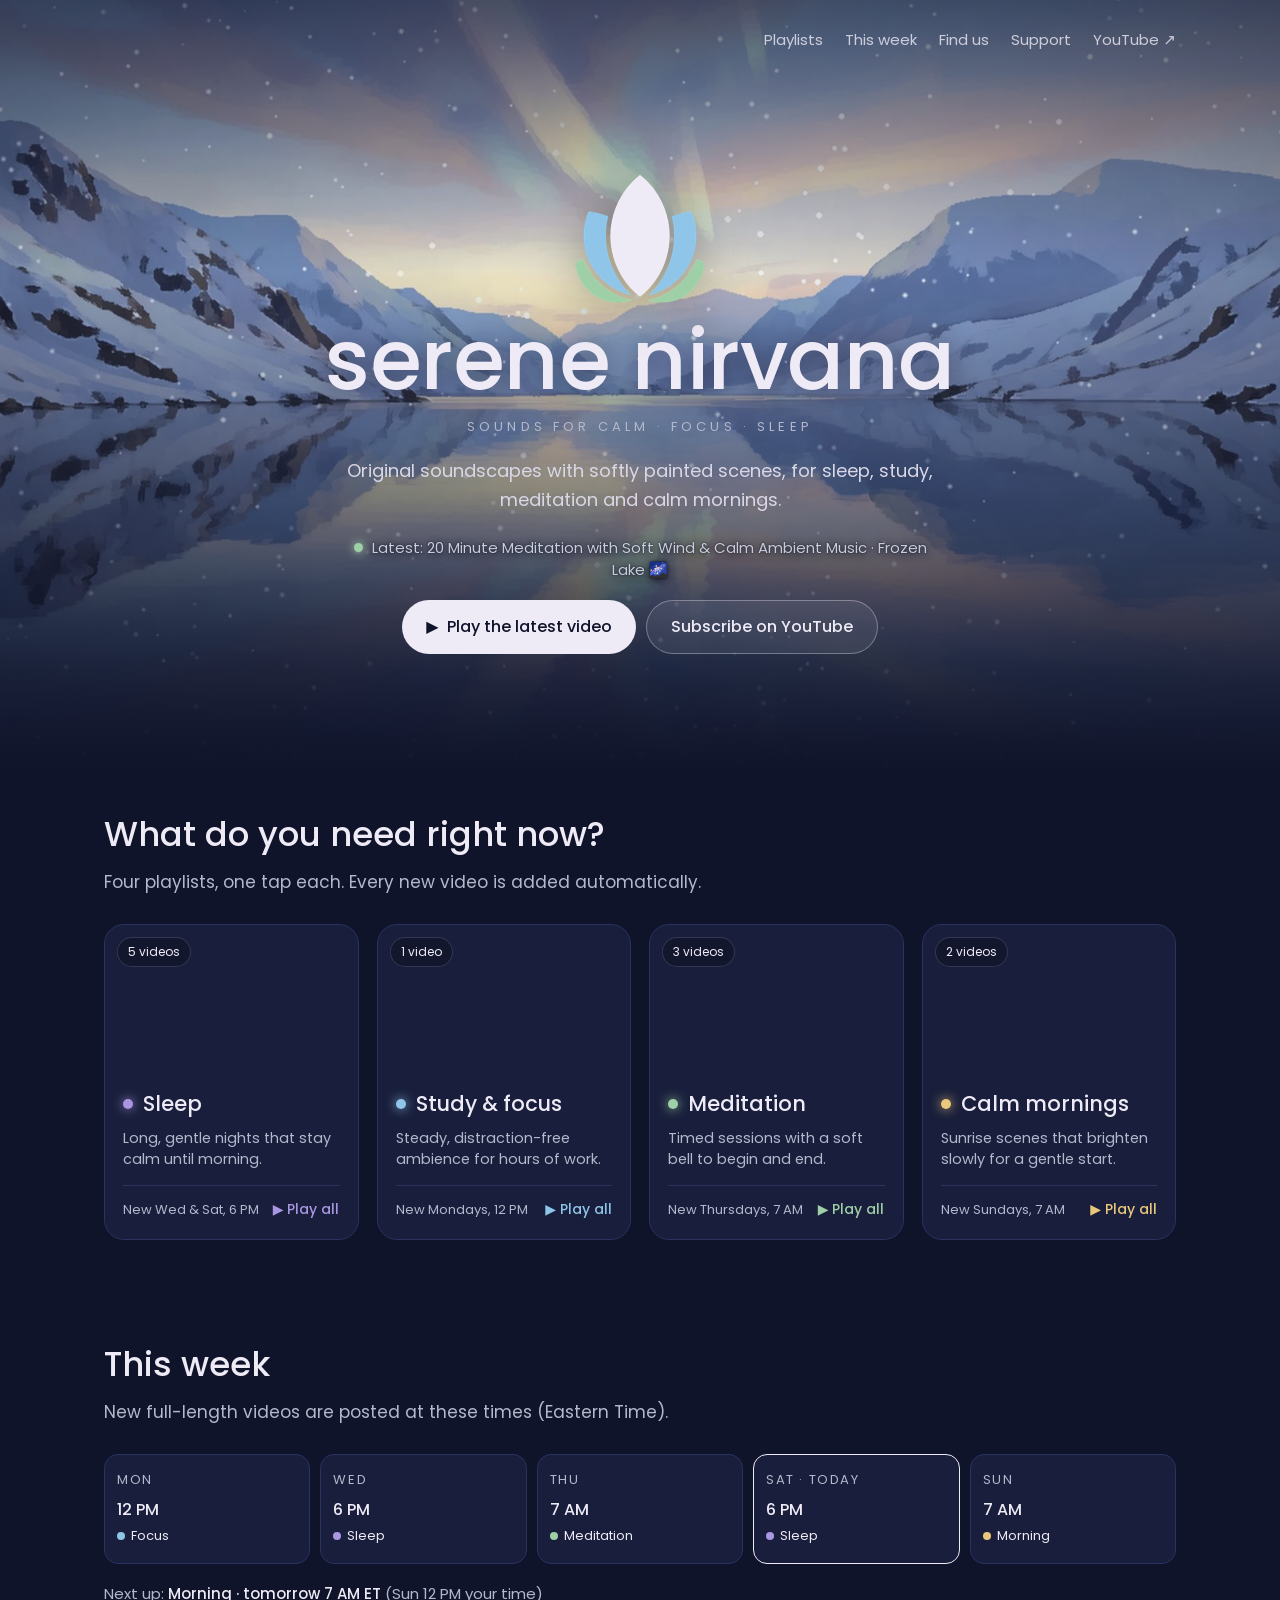
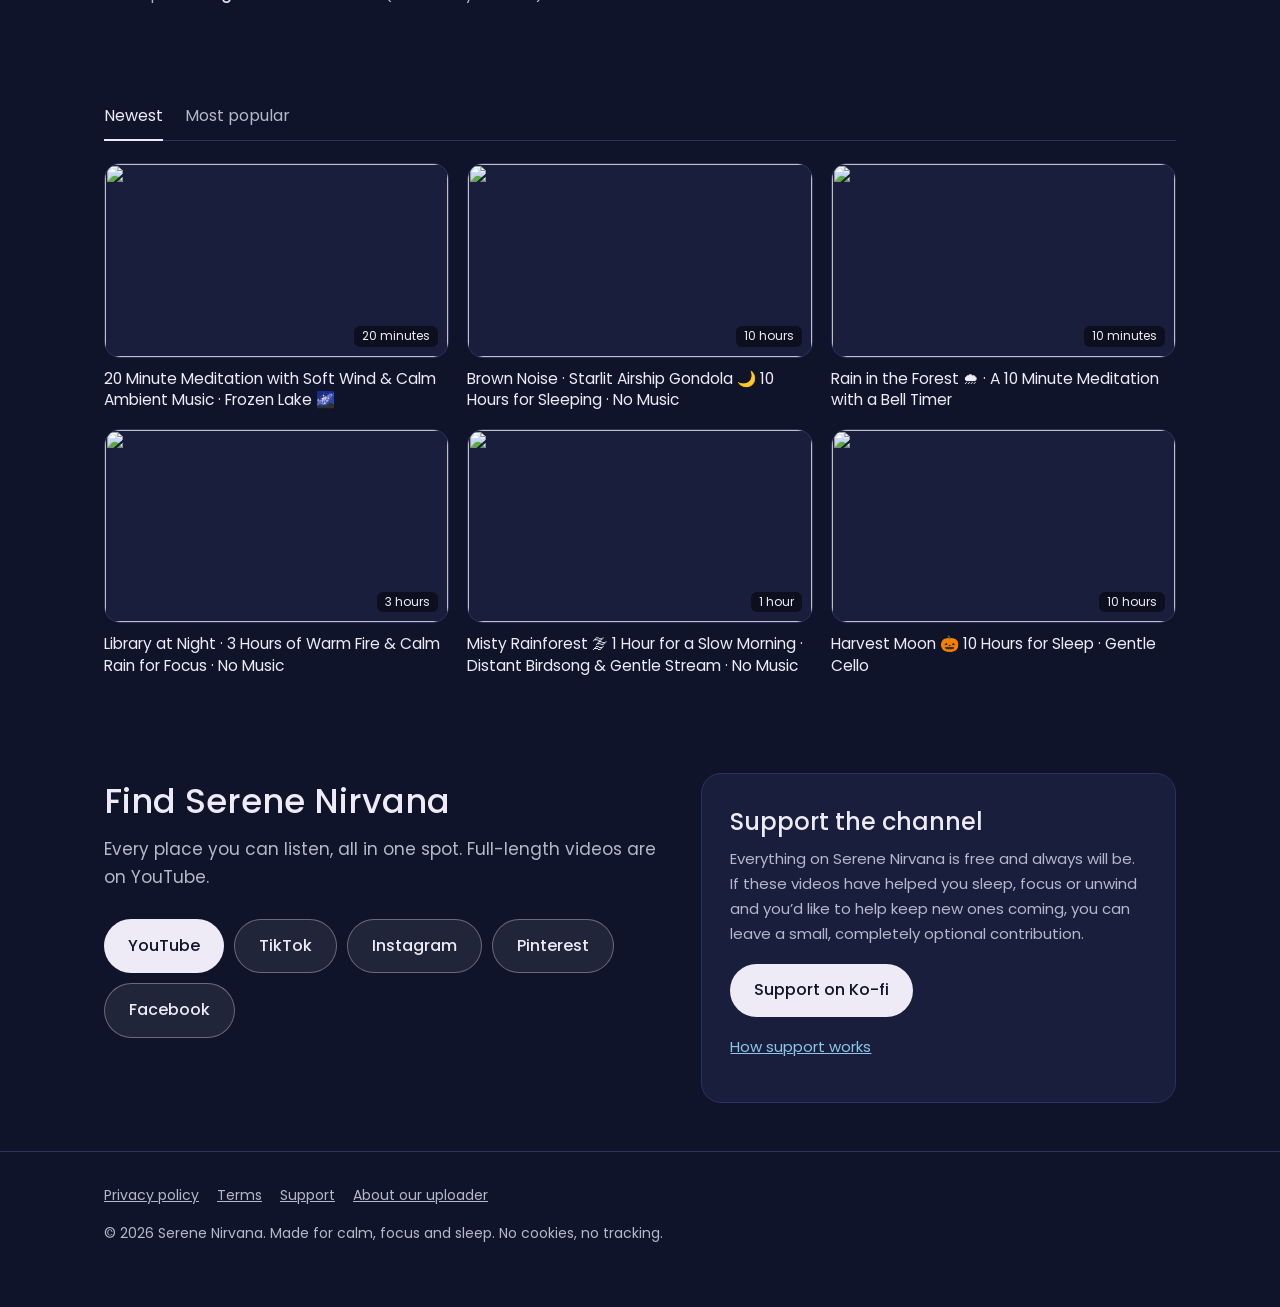
==== index.html @ a26a334c "Website update 2026-11-14" ====
<!doctype html>
<html lang="en"><head>
<meta charset="utf-8"><meta name="viewport" content="width=device-width, initial-scale=1">
<title>Serene Nirvana — sounds for calm, focus and sleep</title><meta name="description" content="Serene Nirvana: calm, immersive videos for sleep, study, focus and relaxation.">
<link rel="icon" href="logo.png"><link rel="stylesheet" href="style.css?v=1f5cd81007">

<meta name="p:domain_verify" content="37c205f9071a3b2992ee789ceb960bda"/>
</head><body>
<header class="over"><div class="wrap"><a class="brand hide" href="index.html"><img src="logo.png" alt="">serene nirvana</a>
<nav><a href="#playlists">Playlists</a><a href="#week">This week</a><a href="index.html#find-us">Find us</a><a href="support.html">Support</a><a class="yt" href="https://www.youtube.com/@serene.nirvana" rel="noopener">YouTube ↗</a></nav></div></header>

<div class="hero"><div class="scene photo" style="background-image:url(hero.jpg?v=ccfdbc9761)"></div><div class="wrap">
<img class="mark" src="logo.png" alt="">
<h1>serene nirvana</h1>
<div class="tag">SOUNDS FOR CALM · FOCUS · SLEEP</div>
<p class="lead">Original soundscapes with softly painted scenes, for sleep, study, meditation and calm mornings.</p>
<p class="live" id="live-new" data-id="9YlyLW09U2I" data-cat="meditation" data-published="2026-11-12T12:00:20Z"><i></i><span class="lbl">New this week:</span> <span class="ttl">20 Minute Meditation with Soft Wind &amp; Calm Ambient Music · Frozen Lake 🌌</span></p>
<div class="btns"><a class="btn" id="play-newest" href="https://youtu.be/9YlyLW09U2I" rel="noopener">▶&nbsp; Play the latest video</a><a class="btn alt" href="https://www.youtube.com/@serene.nirvana?sub_confirmation=1" rel="noopener">Subscribe on YouTube</a></div>
</div></div>
<main class="home">
<section id="playlists"><div class="wrap">
<h2>What do you need right now?</h2><p class="kicker">Four playlists, one tap each. Every new video is added automatically.</p>
<div class="moods"><a class="mood sleep" data-cat="sleep" href="https://www.youtube.com/playlist?list=PLUi9dobeqFEk" rel="noopener"><div class="pic" style="background-image:url(https://i.ytimg.com/vi/2YCcNpm7oVY/hqdefault.jpg)"><span class="count">5 videos</span></div><div class="body"><b>Sleep</b><p>Long, gentle nights that stay calm until morning.</p><div class="when"><span>New Wed &amp; Sat, 6 PM</span><span class="play">▶ Play all</span></div></div></a><a class="mood focus" data-cat="focus" href="https://www.youtube.com/playlist?list=PLUx90kPpDNcw" rel="noopener"><div class="pic" style="background-image:url(https://i.ytimg.com/vi/6CejzdKi5Lc/hqdefault.jpg)"><span class="count">1 video</span></div><div class="body"><b>Study &amp; focus</b><p>Steady, distraction-free ambience for hours of work.</p><div class="when"><span>New Mondays, 12 PM</span><span class="play">▶ Play all</span></div></div></a><a class="mood meditation" data-cat="meditation" href="https://www.youtube.com/playlist?list=PLGDmxmf1t5Xs" rel="noopener"><div class="pic" style="background-image:url(https://i.ytimg.com/vi/9YlyLW09U2I/hqdefault.jpg)"><span class="count">3 videos</span></div><div class="body"><b>Meditation</b><p>Timed sessions with a soft bell to begin and end.</p><div class="when"><span>New Thursdays, 7 AM</span><span class="play">▶ Play all</span></div></div></a><a class="mood morning" data-cat="morning" href="https://www.youtube.com/playlist?list=PLGepq5LlLQD4" rel="noopener"><div class="pic" style="background-image:url(https://i.ytimg.com/vi/8_6ifZoOCzs/hqdefault.jpg)"><span class="count">2 videos</span></div><div class="body"><b>Calm mornings</b><p>Sunrise scenes that brighten slowly for a gentle start.</p><div class="when"><span>New Sundays, 7 AM</span><span class="play">▶ Play all</span></div></div></a></div></div></section>
<section id="week"><div class="wrap"><h2>This week</h2><p class="kicker">New full-length videos are posted at these times (Eastern Time).</p><div class="week" style="--n:5"><div class="day" data-day="Mon"><div class="d">Mon</div><div class="t">12 PM</div><div class="k"><span class="dot" style="background:var(--sky)"></span>Focus</div></div><div class="day" data-day="Wed"><div class="d">Wed</div><div class="t">6 PM</div><div class="k"><span class="dot" style="background:var(--lav)"></span>Sleep</div></div><div class="day" data-day="Thu"><div class="d">Thu</div><div class="t">7 AM</div><div class="k"><span class="dot" style="background:var(--sage)"></span>Meditation</div></div><div class="day" data-day="Sat"><div class="d">Sat</div><div class="t">6 PM</div><div class="k"><span class="dot" style="background:var(--lav)"></span>Sleep</div></div><div class="day" data-day="Sun"><div class="d">Sun</div><div class="t">7 AM</div><div class="k"><span class="dot" style="background:var(--gold)"></span>Morning</div></div></div><p class="next" id="next-up" hidden></p></div></section>
<section id="videos"><div class="wrap"><div class="tabs" role="tablist" hidden><button role="tab" aria-selected="true" data-tab="newest">Newest</button><button role="tab" aria-selected="false" data-tab="popular">Most popular</button></div><div class="vpanel" id="newest"><h2 class="panel-h">Newest videos</h2><div class="vgrid"><a class="vcard" href="https://youtu.be/9YlyLW09U2I" rel="noopener"><div class="th"><img src="https://i.ytimg.com/vi/9YlyLW09U2I/hqdefault.jpg" alt="" loading="lazy"><span class="len">20 minutes</span></div><span>20 Minute Meditation with Soft Wind &amp; Calm Ambient Music · Frozen Lake 🌌</span></a><a class="vcard" href="https://youtu.be/2YCcNpm7oVY" rel="noopener"><div class="th"><img src="https://i.ytimg.com/vi/2YCcNpm7oVY/hqdefault.jpg" alt="" loading="lazy"><span class="len">10 hours</span></div><span>Brown Noise · Starlit Airship Gondola 🌙 10 Hours for Sleeping · No Music</span></a><a class="vcard" href="https://youtu.be/kvRPLhZgs-k" rel="noopener"><div class="th"><img src="https://i.ytimg.com/vi/kvRPLhZgs-k/hqdefault.jpg" alt="" loading="lazy"><span class="len">10 minutes</span></div><span>Rain in the Forest 🌧 · A 10 Minute Meditation with a Bell Timer</span></a><a class="vcard" href="https://youtu.be/6CejzdKi5Lc" rel="noopener"><div class="th"><img src="https://i.ytimg.com/vi/6CejzdKi5Lc/hqdefault.jpg" alt="" loading="lazy"><span class="len">3 hours</span></div><span>Library at Night · 3 Hours of Warm Fire &amp; Calm Rain for Focus · No Music</span></a><a class="vcard" href="https://youtu.be/8_6ifZoOCzs" rel="noopener"><div class="th"><img src="https://i.ytimg.com/vi/8_6ifZoOCzs/hqdefault.jpg" alt="" loading="lazy"><span class="len">1 hour</span></div><span>Misty Rainforest 🌫 1 Hour for a Slow Morning · Distant Birdsong &amp; Gentle Stream · No Music</span></a><a class="vcard" href="https://youtu.be/BHoUxKG7Rmc" rel="noopener"><div class="th"><img src="https://i.ytimg.com/vi/BHoUxKG7Rmc/hqdefault.jpg" alt="" loading="lazy"><span class="len">10 hours</span></div><span>Harvest Moon 🎃 10 Hours for Sleep · Gentle Cello</span></a></div></div><div class="vpanel" id="popular"><h2 class="panel-h">Most popular</h2><div class="vgrid"><a class="vcard" href="https://youtu.be/QfvDS-wXrHU" rel="noopener"><div class="th"><img src="https://i.ytimg.com/vi/QfvDS-wXrHU/hqdefault.jpg" alt="" loading="lazy"><span class="len">10 hours</span></div><span>Desert Stars ✨ 10 Hours for Sleeping · Light Breeze &amp; Calm Ambient Music</span></a><a class="vcard" href="https://youtu.be/kvRPLhZgs-k" rel="noopener"><div class="th"><img src="https://i.ytimg.com/vi/kvRPLhZgs-k/hqdefault.jpg" alt="" loading="lazy"><span class="len">10 minutes</span></div><span>Rain in the Forest 🌧 · A 10 Minute Meditation with a Bell Timer</span></a><a class="vcard" href="https://youtu.be/6CejzdKi5Lc" rel="noopener"><div class="th"><img src="https://i.ytimg.com/vi/6CejzdKi5Lc/hqdefault.jpg" alt="" loading="lazy"><span class="len">3 hours</span></div><span>Library at Night · 3 Hours of Warm Fire &amp; Calm Rain for Focus · No Music</span></a><a class="vcard" href="https://youtu.be/ASRtWxfCIsw" rel="noopener"><div class="th"><img src="https://i.ytimg.com/vi/ASRtWxfCIsw/hqdefault.jpg" alt="" loading="lazy"><span class="len">10 hours</span></div><span>Night Ocean 🌙 Gentle Waves for Sleep · 10 Hours</span></a><a class="vcard" href="https://youtu.be/8_6ifZoOCzs" rel="noopener"><div class="th"><img src="https://i.ytimg.com/vi/8_6ifZoOCzs/hqdefault.jpg" alt="" loading="lazy"><span class="len">1 hour</span></div><span>Misty Rainforest 🌫 1 Hour for a Slow Morning · Distant Birdsong &amp; Gentle Stream · No Music</span></a><a class="vcard" href="https://youtu.be/2YCcNpm7oVY" rel="noopener"><div class="th"><img src="https://i.ytimg.com/vi/2YCcNpm7oVY/hqdefault.jpg" alt="" loading="lazy"><span class="len">10 hours</span></div><span>Brown Noise · Starlit Airship Gondola 🌙 10 Hours for Sleeping · No Music</span></a></div></div></div></section>
<section id="find-us"><div class="wrap split">
<div><h2>Find Serene Nirvana</h2><p class="kicker">Every place you can listen, all in one spot. Full-length videos are on YouTube.</p>
<div class="support-links"><a class="btn" href="https://www.youtube.com/@serene.nirvana" rel="noopener">YouTube</a><a class="btn alt" href="https://www.tiktok.com/@serene_nirvana" rel="noopener">TikTok</a><a class="btn alt" href="https://www.instagram.com/serene.nirvana/" rel="noopener">Instagram</a><a class="btn alt" href="https://www.pinterest.com/serene_nirvana/" rel="noopener">Pinterest</a><a class="btn alt" href="https://www.facebook.com/serene.nirvana.soundscape" rel="noopener">Facebook</a></div></div>
<div class="panel" id="support"><h2>Support the channel</h2>
<p class="muted" style="margin:6px 0 4px">Everything on Serene Nirvana is free and always will be. If these videos have helped you sleep,
focus or unwind and you’d like to help keep new ones coming, you can leave a small, completely optional contribution.</p>
<div class="support-links"><a class="btn" href="https://ko-fi.com/serenenirvana" rel="noopener">Support on Ko-fi</a></div>
<p class="muted" style="margin-top:8px"><a href="support.html">How support works</a></p></div></div></section>
</main>
<script type="application/json" id="sn-data">{"tz": "America/New_York", "slots": [{"day": "Mon", "hm": "12:00", "label": "Focus"}, {"day": "Wed", "hm": "18:00", "label": "Sleep"}, {"day": "Thu", "hm": "07:00", "label": "Meditation"}, {"day": "Sat", "hm": "18:00", "label": "Sleep"}, {"day": "Sun", "hm": "07:00", "label": "Morning"}], "key": "AIzaSyCAcbJ1hwZq9dE1H4qxqUnrut4aDx1kCog", "uploads": "UUfIoaNSowMXDmpwHbM1xY-A", "playlists": {"sleep": "PLUi9dobeqFEk", "focus": "PLUx90kPpDNcw", "meditation": "PLGDmxmf1t5Xs", "morning": "PLGepq5LlLQD4"}, "min": 3, "minLong": 240, "ttl": 10800, "heroes": [{"t": "10 Hours for Sleeping \u00b7 Quiet Lighthouse \ud83c\udf0a Ocean Waves \u00b7 No Music", "img": "heroes/a6a145b08cd9.jpg"}, {"t": "Calm Tones \ud83d\udd14 Soft Birdsong & Gentle Ambient Music to Start Your Day \u00b7 1 Hour", "img": "heroes/3ffcff1bd8eb.jpg"}, {"t": "Library at Night \ud83d\udcda Warm Fire & Calm Ambient Music \u00b7 3 Hours for Studying", "img": "heroes/1ecf6ace4a16.jpg"}, {"t": "Sleeper Train \ud83d\ude86 10 Hours for Deep Sleep", "img": "heroes/473eee8c48e2.jpg"}, {"t": "Waterfall Glen at Night \ud83c\udf19 30 Minute Meditation \u00b7 Soft Ambience", "img": "heroes/ccfbc301789c.jpg"}, {"t": "Jungle Rain \ud83c\udf3f 10 Hours for Sleeping \u00b7 No Music", "img": "heroes/373cec5276c0.jpg"}, {"t": "Milky Way Dunes \u2728 10 Hours for Sleep \u00b7 Light Breeze & Calm Ambient Music", "img": "heroes/18750515613f.jpg"}, {"t": "Sunny Airship Gondola \u2600 2 Hours for Studying \u00b7 Calm Ambient Music", "img": "heroes/047b3580a1b8.jpg"}], "upcoming": [{"t": "Calm Ambient Music \u2708 10 Hours for Deep Sleep \u00b7 Airplane Cabin", "cat": "sleep"}, {"t": "10 Hours for Sleeping \u00b7 Quiet Lighthouse \ud83c\udf0a Ocean Waves \u00b7 No Music", "cat": "sleep"}, {"t": "Calm Tones \ud83d\udd14 Soft Birdsong & Gentle Ambient Music to Start Your Day \u00b7 1 Hour", "cat": "morning"}, {"t": "Library at Night \ud83d\udcda Warm Fire & Calm Ambient Music \u00b7 3 Hours for Studying", "cat": "focus"}, {"t": "Sleeper Train \ud83d\ude86 10 Hours for Deep Sleep", "cat": "sleep"}, {"t": "Waterfall Glen at Night \ud83c\udf19 30 Minute Meditation \u00b7 Soft Ambience", "cat": "meditation"}, {"t": "Jungle Rain \ud83c\udf3f 10 Hours for Sleeping \u00b7 No Music", "cat": "sleep"}, {"t": "Milky Way Dunes \u2728 10 Hours for Sleep \u00b7 Light Breeze & Calm Ambient Music", "cat": "sleep"}, {"t": "Sunny Airship Gondola \u2600 2 Hours for Studying \u00b7 Calm Ambient Music", "cat": "focus"}], "settle": 900}</script>
<footer><div class="wrap"><a href="privacy.html">Privacy policy</a><a href="terms.html">Terms</a><a href="support.html">Support</a><a href="api-overview.html">About our uploader</a>
<p>© 2026 Serene Nirvana. Made for calm, focus and sleep. No cookies, no tracking.</p></div></footer>
<script src="site.js?v=1f5cd81007" defer></script>
</body></html>
---- style.css ----
@font-face{font-family:Poppins;src:url(poppins-regular.ttf);font-weight:400;font-display:swap}
@font-face{font-family:Poppins;src:url(poppins-medium.ttf);font-weight:500;font-display:swap}
:root{--night:#10142A;--panel:#181E3B;--line:#2A3260;--moon:#EEEAF6;--sub:#B4B8CC;--sky:#8EC5E8;--sage:#9FCFA6;
--lav:#A897E0;--gold:#E9C77B;color-scheme:dark}
*{box-sizing:border-box}html{scroll-behavior:smooth}[hidden]{display:none!important}
body{margin:0;background:var(--night);color:var(--moon);font:400 17px/1.65 Poppins,system-ui,-apple-system,"Segoe UI",sans-serif}
a{color:var(--sky)}a:hover{color:var(--moon)}
.wrap{max-width:1120px;margin:0 auto;padding:0 24px}
header{padding:22px 0}header .wrap{display:flex;align-items:center;justify-content:space-between;gap:12px;flex-wrap:wrap}
header.over{position:absolute;top:0;left:0;right:0;z-index:5}
.brand{display:flex;align-items:center;gap:10px;text-decoration:none;color:var(--moon);font-weight:500;font-size:19px}
.brand img{width:34px;height:34px}.brand.hide{visibility:hidden}
nav a{color:var(--moon);opacity:.8;text-decoration:none;margin-left:22px;font-size:15px}nav a:hover{opacity:1;color:var(--moon)}
.hero{position:relative;min-height:86vh;display:flex;align-items:flex-end;overflow:hidden;
background:radial-gradient(ellipse at 70% 20%,#3A2D6B 0%,#1A1E40 45%,var(--night) 80%)}
.hero .scene{position:absolute;inset:-4%;background-size:cover;background-position:center}
.hero .scene.sky{--moon:74% 24%;background:radial-gradient(circle at var(--moon),#FFF8E6 0 26px,rgba(255,236,200,.35) 30px,rgba(168,151,224,.12) 120px,transparent 240px),
radial-gradient(ellipse 90% 40% at 50% 100%,rgba(120,96,200,.35),transparent 70%),
linear-gradient(180deg,#1B1640 0%,#2A2160 45%,#3B2C72 75%,#22204A 100%)}
.hero .scene.sky::before,.hero .scene.sky::after{content:"";position:absolute;inset:0;background-repeat:repeat}
.hero .scene.sky::before{background-image:radial-gradient(2px 2px at 20px 30px,#fff,transparent),radial-gradient(1.6px 1.6px at 90px 120px,#fff,transparent),
radial-gradient(2.2px 2.2px at 160px 60px,#fff,transparent),radial-gradient(1.6px 1.6px at 210px 170px,#F0EBFF,transparent),
radial-gradient(2px 2px at 60px 200px,#fff,transparent);background-size:240px 230px;opacity:.8}
.hero .scene.sky::after{background-image:radial-gradient(2.6px 2.6px at 50px 80px,#fff,transparent),radial-gradient(2.2px 2.2px at 250px 40px,#E8E2FF,transparent),
radial-gradient(3px 3px at 170px 260px,#fff,transparent),radial-gradient(2.2px 2.2px at 330px 190px,#fff,transparent);background-size:380px 330px;opacity:.6}
@media (prefers-reduced-motion:no-preference){
.hero .scene.photo{animation:drift 40s ease-in-out infinite alternate}
.hero .scene.sky::before{animation:twinkle 5s ease-in-out infinite alternate}
.hero .scene.sky::after{animation:twinkle 7s ease-in-out infinite alternate-reverse,float 90s linear infinite}}
@keyframes drift{from{transform:scale(1) translate(0,0)}to{transform:scale(1.1) translate(-2.5%,-1.5%)}}
@keyframes twinkle{from{opacity:.15}to{opacity:1}}
@keyframes float{from{background-position:0 0}to{background-position:-380px 60px}}
.hero::after{content:"";position:absolute;inset:0;background:linear-gradient(180deg,rgba(16,20,42,.55) 0%,rgba(16,20,42,.05) 35%,rgba(16,20,42,.55) 70%,var(--night) 100%)}
.hero{align-items:center;justify-content:center;text-align:center}
.hero .wrap{position:relative;z-index:2;padding-bottom:56px;padding-top:110px;width:100%}
.hero .mark{width:clamp(92px,11vw,132px);height:auto;display:block;margin:0 auto 14px;filter:drop-shadow(0 6px 24px rgba(0,0,0,.35))}
.hero h1{font-weight:500;font-size:clamp(46px,7.4vw,84px);line-height:1;margin:0 0 14px;letter-spacing:-.005em;
text-shadow:0 2px 24px rgba(10,12,30,.45)}
.tag{letter-spacing:.32em;font-size:13px;text-transform:uppercase;color:var(--sub)}
.lead{max-width:600px;margin:18px auto 22px;color:#D9D7E6;font-size:18px}
.hero .live{margin:0 auto 18px}.hero .btns{display:flex;flex-wrap:wrap;justify-content:center;gap:10px}.hero .btn{margin:0}
.live{--c:var(--moon);display:block;font-size:15px;line-height:1.5;color:#C9CCDD;margin:0 0 18px;max-width:600px;background:none;
border:0;padding:0;text-shadow:0 1px 8px rgba(8,10,24,.9),0 0 2px rgba(8,10,24,.7);cursor:default}
.live i{display:inline-block;width:9px;height:9px;border-radius:50%;background:var(--c);margin-right:9px;vertical-align:1px;
box-shadow:0 0 10px var(--c)}           /* the colour of the newest video's playlist (as on its tile below) */
.live[data-cat=sleep]{--c:var(--lav)}.live[data-cat=focus]{--c:var(--sky)}.live[data-cat=meditation]{--c:var(--sage)}
.live[data-cat=morning]{--c:var(--gold)}
.btn{display:inline-flex;align-items:center;gap:8px;padding:13px 24px;border-radius:999px;text-decoration:none;font-weight:500;
background:var(--moon);color:var(--night);margin:0 10px 10px 0;font-size:16px}
.btn.alt{background:rgba(238,234,246,.08);color:var(--moon);border:1px solid rgba(238,234,246,.35)}
.btn:hover{opacity:.9;color:var(--night)}.btn.alt:hover{color:var(--moon);border-color:var(--moon)}
section{padding:48px 0}                         /* every gap between sections: 96 px (48 + 48); phones 64 */
.home > section:first-child{padding-top:32px}
.home section{border-top:0}.doc section{border-top:1px solid var(--line)}
h2{font-weight:500;font-size:clamp(26px,3.4vw,34px);margin:0 0 6px}
h3{font-weight:500;font-size:19px;margin:28px 0 6px}
.kicker{color:var(--sub);margin:0 0 28px}
.muted{color:var(--sub);font-size:15px}
.moods{display:grid;grid-template-columns:repeat(4,1fr);gap:18px}
.mood{--c:var(--lav);position:relative;display:flex;flex-direction:column;background:var(--panel);border:1px solid var(--line);
border-radius:20px;overflow:hidden;text-decoration:none;color:var(--moon)}
a.mood:hover{border-color:var(--c);color:var(--moon)}
.mood .pic{position:relative;aspect-ratio:16/10;background:linear-gradient(135deg,var(--panel),var(--c));background-size:cover;background-position:center}
.mood .pic::after{content:"";position:absolute;inset:0;background:linear-gradient(180deg,transparent 45%,rgba(24,30,59,.95))}
.mood .count{position:absolute;top:12px;left:12px;z-index:2;font-size:12px;padding:4px 10px;border-radius:999px;background:rgba(16,20,42,.7);
border:1px solid rgba(238,234,246,.15)}
.mood .body{padding:4px 18px 18px;flex:1;display:flex;flex-direction:column}
.mood b{font-weight:500;font-size:21px;display:flex;align-items:center;gap:10px}
.mood b::before{content:"";flex:none;width:10px;height:10px;border-radius:50%;background:var(--c);box-shadow:0 0 12px var(--c)}
.mood p{color:var(--sub);font-size:14.5px;margin:6px 0 14px;line-height:1.5}
.mood .when{font-size:13px;color:var(--sub);margin-top:auto;border-top:1px solid var(--line);padding-top:12px;display:flex;
justify-content:space-between;align-items:center;gap:8px}
.mood .play{color:var(--c);font-weight:500;font-size:14px;white-space:nowrap}
.mood.sleep{--c:var(--lav)}.mood.focus{--c:var(--sky)}.mood.meditation{--c:var(--sage)}.mood.morning{--c:var(--gold)}
.week{position:relative;display:grid;grid-template-columns:repeat(var(--n,5),1fr);gap:10px}
.day{background:var(--panel);border:1px solid var(--line);border-radius:14px;padding:14px 12px;min-height:110px}
.day .d{font-size:13px;color:var(--sub);text-transform:uppercase;letter-spacing:.12em}
.day .t{font-weight:500;margin-top:6px;font-size:16px}
.day .k{font-size:13px;margin-top:2px;display:flex;align-items:center;white-space:nowrap}
.day.off{opacity:.55}.day.today{border-color:var(--moon);opacity:1}
.dot{display:inline-block;flex:none;width:8px;height:8px;border-radius:50%;margin-right:6px;vertical-align:1px}
.next{margin:18px 0 0;color:var(--sub);font-size:15px}.next b{color:var(--moon);font-weight:500}
.tabs{display:flex;gap:22px;margin-bottom:22px;border-bottom:1px solid var(--line)}
.tabs button{font:inherit;font-size:16px;background:none;border:0;border-bottom:2px solid transparent;color:var(--sub);padding:0 0 10px;cursor:pointer;margin-bottom:-1px}
.tabs button[aria-selected=true]{color:var(--moon);border-bottom-color:var(--moon)}
.panel-h{margin-top:0}.js .panel-h{display:none}.js .single .panel-h{display:block}.js .vpanel+.vpanel{margin-top:0}.vpanel+.vpanel{margin-top:40px}
.vgrid{display:grid;grid-template-columns:repeat(3,1fr);gap:18px}
.vcard{display:block;text-decoration:none;color:var(--moon)}
.vcard .th{position:relative;border-radius:16px;overflow:hidden;aspect-ratio:16/9;background:var(--panel);border:1px solid var(--line)}
.vcard img{display:block;width:100%;height:100%;object-fit:cover}
.vcard .len{position:absolute;right:10px;bottom:10px;font-size:12px;background:rgba(10,12,24,.8);padding:2px 8px;border-radius:6px}
.vcard span{display:block;margin-top:10px;font-size:15.5px;line-height:1.4}
.vcard small{color:var(--sub);font-size:13px}
.vcard:hover{color:var(--moon)}.vcard:hover .th{border-color:var(--sub)}
.support-links,.find{display:flex;flex-wrap:wrap;gap:0;margin-top:18px}
.split{display:grid;grid-template-columns:1.2fr 1fr;gap:28px;align-items:start}
.panel{background:var(--panel);border:1px solid var(--line);border-radius:20px;padding:28px}
.panel h2{font-size:24px}
.card{background:var(--panel);border:1px solid var(--line);border-radius:14px;padding:18px}
footer{border-top:1px solid var(--line);padding:32px 0 48px;color:var(--sub);font-size:14px}
footer a{color:var(--sub);margin-right:18px}
.doc{max-width:860px}.doc h1{font-weight:500;font-size:40px;margin:40px 0 4px}.doc p,.doc li{color:#D9D7E6}
@media (max-width:900px){.moods{grid-template-columns:1fr 1fr}.vgrid{grid-template-columns:1fr 1fr}.split{grid-template-columns:1fr}
.week{grid-template-columns:repeat(var(--n,5),minmax(124px,1fr));overflow-x:auto;padding-bottom:6px}}
@media (max-width:560px){nav a:not(.yt){display:none}.hero{min-height:78vh}.moods{grid-template-columns:1fr}
.mood{flex-direction:row}.mood .pic{width:38%;aspect-ratio:auto;min-height:150px}.mood .pic::after{display:none}
.mood .body{padding:14px 16px}.mood b{font-size:19px}.mood p{font-size:13.5px;margin:4px 0 10px}
.mood .when{flex-direction:column;align-items:flex-start;gap:4px}.vgrid{grid-template-columns:1fr}.lead{font-size:16px}
section{padding:32px 0}.home > section:first-child{padding-top:24px}.tag{letter-spacing:.2em;font-size:11.5px}.live{font-size:14px}.hero .scene.sky{--moon:80% 15%}}
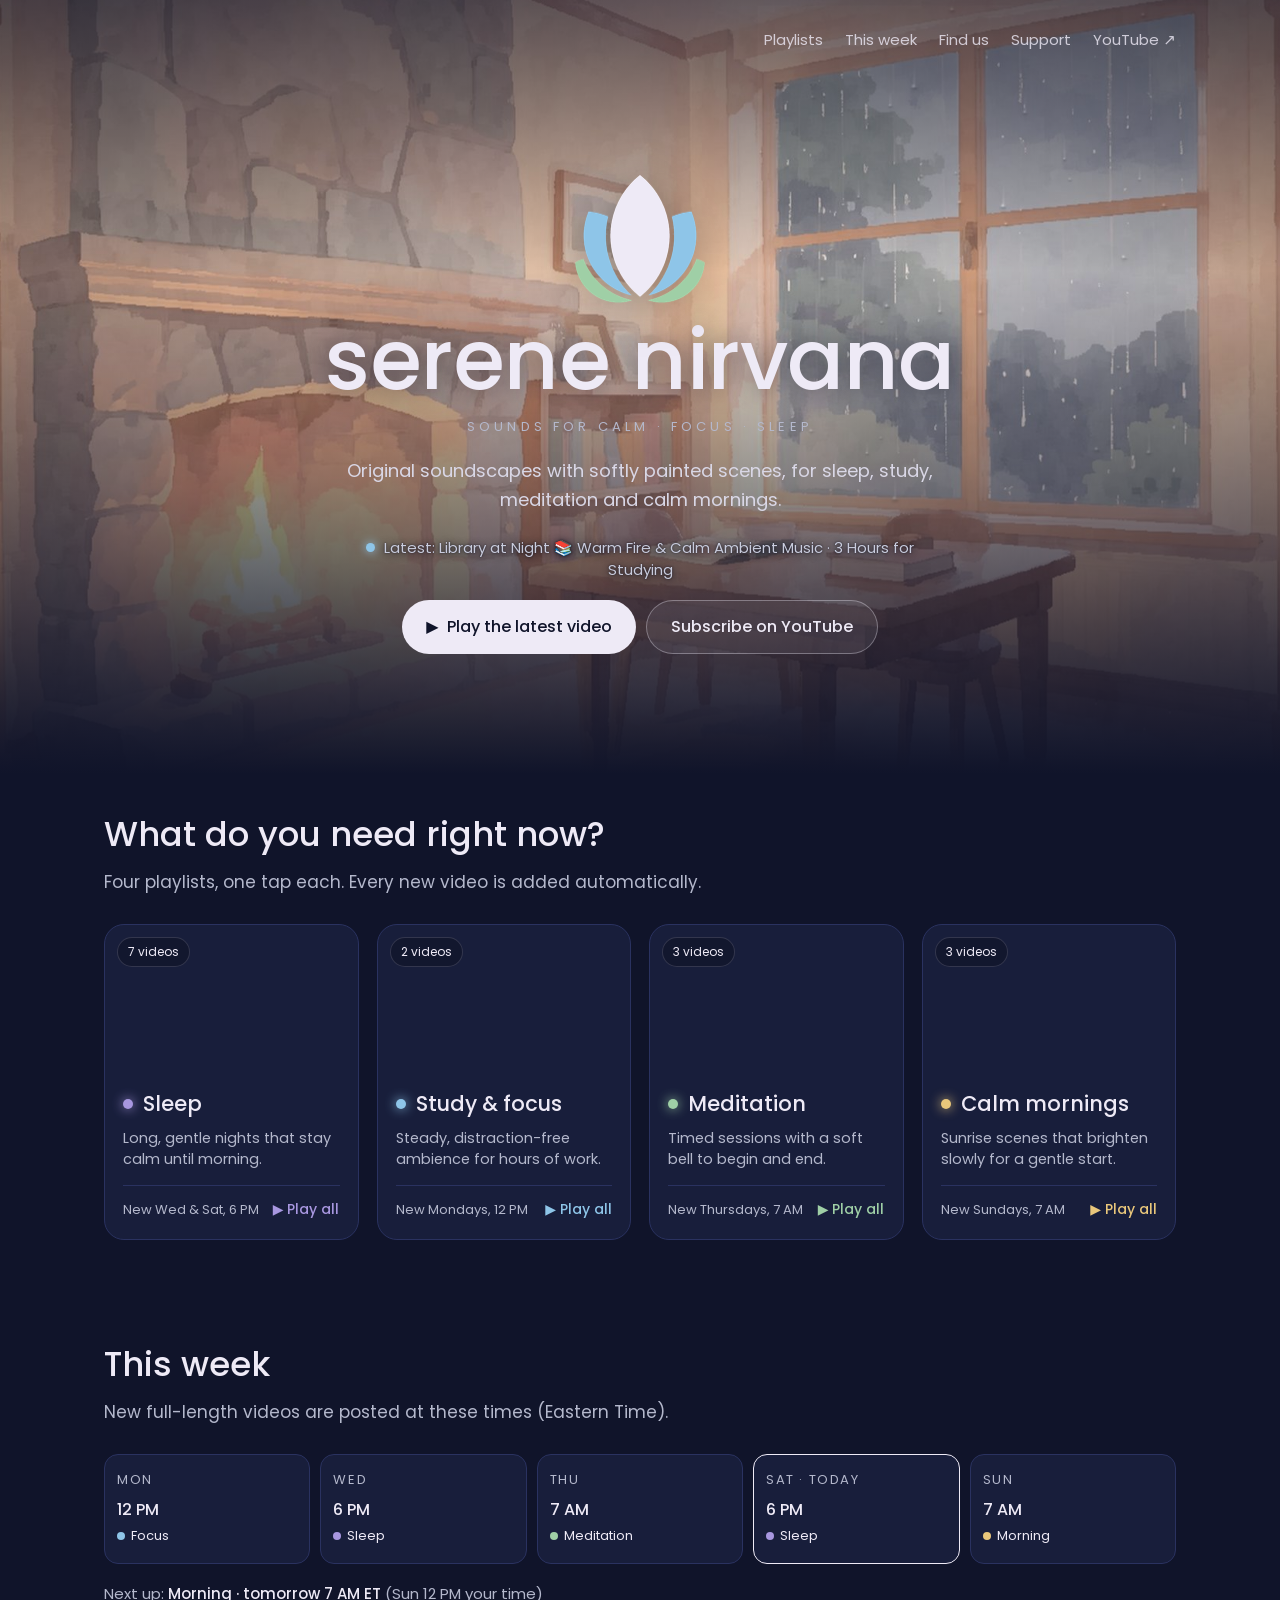
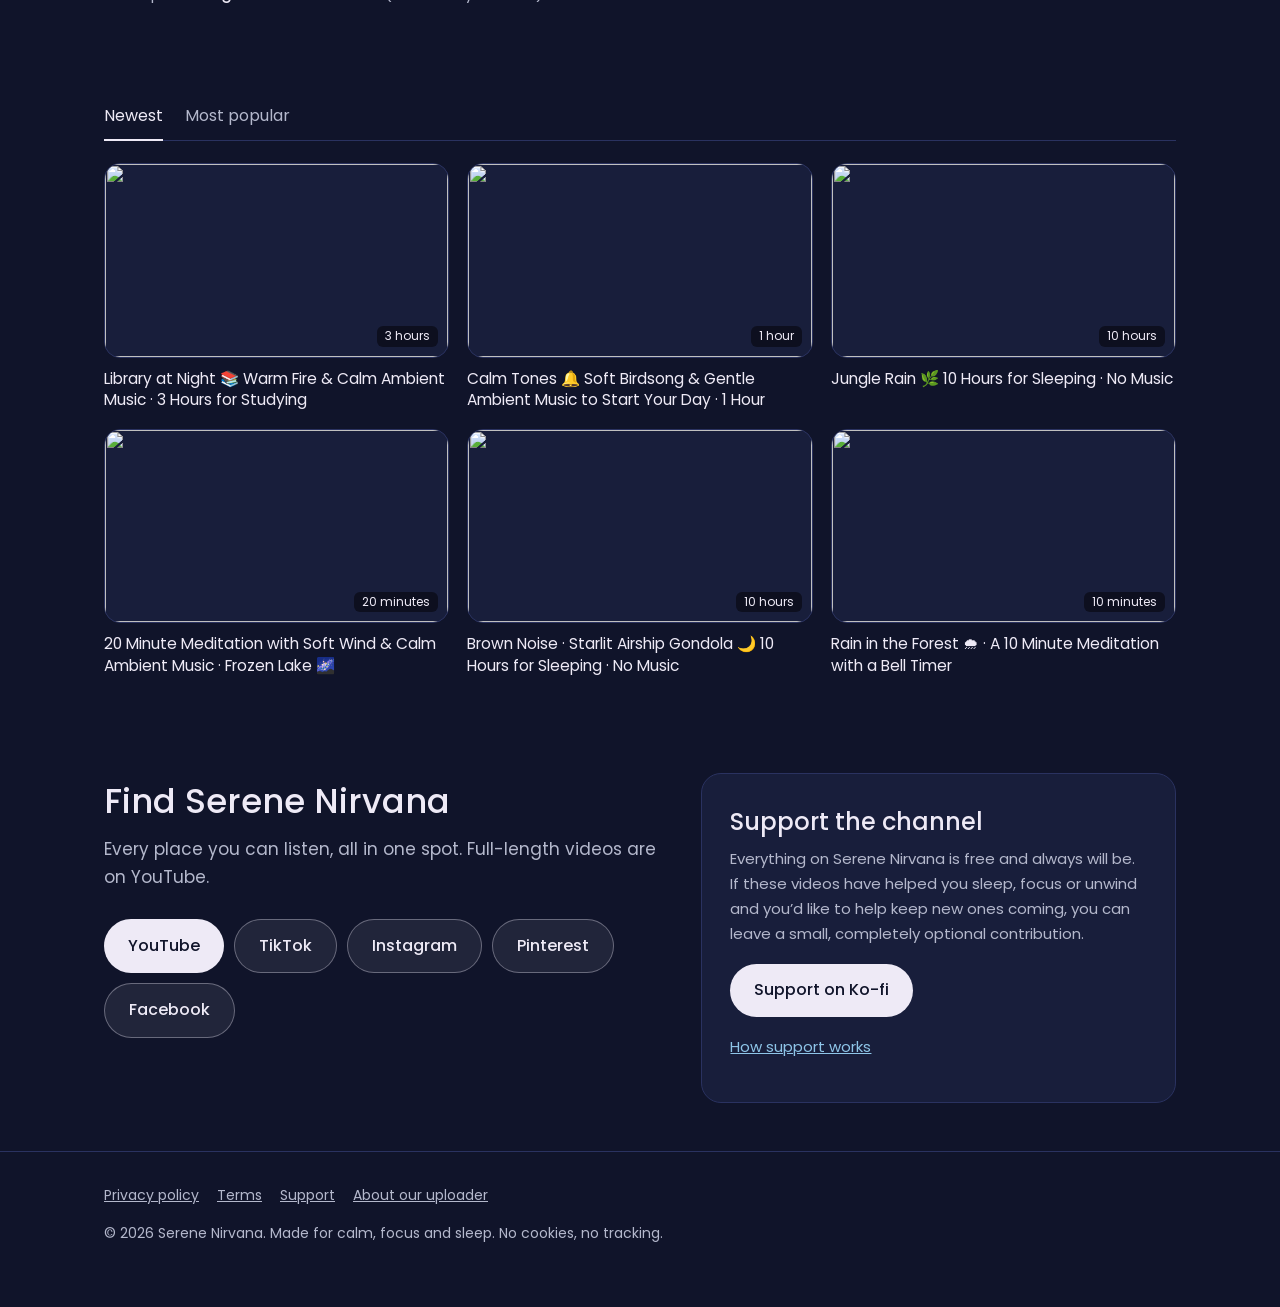
==== commit 971b96e1: "Website update 2026-11-16" ====
--- a/index.html
+++ b/index.html
@@ -9,20 +9,20 @@
 <header class="over"><div class="wrap"><a class="brand hide" href="index.html"><img src="logo.png" alt="">serene nirvana</a>
 <nav><a href="#playlists">Playlists</a><a href="#week">This week</a><a href="index.html#find-us">Find us</a><a href="support.html">Support</a><a class="yt" href="https://www.youtube.com/@serene.nirvana" rel="noopener">YouTube ↗</a></nav></div></header>
 
-<div class="hero"><div class="scene photo" style="background-image:url(hero.jpg?v=ccfdbc9761)"></div><div class="wrap">
+<div class="hero"><div class="scene photo" style="background-image:url(hero.jpg?v=1ecf6ace4a)"></div><div class="wrap">
 <img class="mark" src="logo.png" alt="">
 <h1>serene nirvana</h1>
 <div class="tag">SOUNDS FOR CALM · FOCUS · SLEEP</div>
 <p class="lead">Original soundscapes with softly painted scenes, for sleep, study, meditation and calm mornings.</p>
-<p class="live" id="live-new" data-id="9YlyLW09U2I" data-cat="meditation" data-published="2026-11-12T12:00:20Z"><i></i><span class="lbl">New this week:</span> <span class="ttl">20 Minute Meditation with Soft Wind &amp; Calm Ambient Music · Frozen Lake 🌌</span></p>
-<div class="btns"><a class="btn" id="play-newest" href="https://youtu.be/9YlyLW09U2I" rel="noopener">▶&nbsp; Play the latest video</a><a class="btn alt" href="https://www.youtube.com/@serene.nirvana?sub_confirmation=1" rel="noopener">Subscribe on YouTube</a></div>
+<p class="live" id="live-new" data-id="DeaFbKOEuYg" data-cat="focus" data-published="2026-11-16T17:00:23Z"><i></i><span class="lbl">New this week:</span> <span class="ttl">Library at Night 📚 Warm Fire &amp; Calm Ambient Music · 3 Hours for Studying</span></p>
+<div class="btns"><a class="btn" id="play-newest" href="https://youtu.be/DeaFbKOEuYg" rel="noopener">▶&nbsp; Play the latest video</a><a class="btn alt" href="https://www.youtube.com/@serene.nirvana?sub_confirmation=1" rel="noopener">Subscribe on YouTube</a></div>
 </div></div>
 <main class="home">
 <section id="playlists"><div class="wrap">
 <h2>What do you need right now?</h2><p class="kicker">Four playlists, one tap each. Every new video is added automatically.</p>
-<div class="moods"><a class="mood sleep" data-cat="sleep" href="https://www.youtube.com/playlist?list=PLUi9dobeqFEk" rel="noopener"><div class="pic" style="background-image:url(https://i.ytimg.com/vi/2YCcNpm7oVY/hqdefault.jpg)"><span class="count">5 videos</span></div><div class="body"><b>Sleep</b><p>Long, gentle nights that stay calm until morning.</p><div class="when"><span>New Wed &amp; Sat, 6 PM</span><span class="play">▶ Play all</span></div></div></a><a class="mood focus" data-cat="focus" href="https://www.youtube.com/playlist?list=PLUx90kPpDNcw" rel="noopener"><div class="pic" style="background-image:url(https://i.ytimg.com/vi/6CejzdKi5Lc/hqdefault.jpg)"><span class="count">1 video</span></div><div class="body"><b>Study &amp; focus</b><p>Steady, distraction-free ambience for hours of work.</p><div class="when"><span>New Mondays, 12 PM</span><span class="play">▶ Play all</span></div></div></a><a class="mood meditation" data-cat="meditation" href="https://www.youtube.com/playlist?list=PLGDmxmf1t5Xs" rel="noopener"><div class="pic" style="background-image:url(https://i.ytimg.com/vi/9YlyLW09U2I/hqdefault.jpg)"><span class="count">3 videos</span></div><div class="body"><b>Meditation</b><p>Timed sessions with a soft bell to begin and end.</p><div class="when"><span>New Thursdays, 7 AM</span><span class="play">▶ Play all</span></div></div></a><a class="mood morning" data-cat="morning" href="https://www.youtube.com/playlist?list=PLGepq5LlLQD4" rel="noopener"><div class="pic" style="background-image:url(https://i.ytimg.com/vi/8_6ifZoOCzs/hqdefault.jpg)"><span class="count">2 videos</span></div><div class="body"><b>Calm mornings</b><p>Sunrise scenes that brighten slowly for a gentle start.</p><div class="when"><span>New Sundays, 7 AM</span><span class="play">▶ Play all</span></div></div></a></div></div></section>
+<div class="moods"><a class="mood sleep" data-cat="sleep" href="https://www.youtube.com/playlist?list=PLUi9dobeqFEk" rel="noopener"><div class="pic" style="background-image:url(https://i.ytimg.com/vi/LEeYnCpcvFw/hqdefault.jpg)"><span class="count">7 videos</span></div><div class="body"><b>Sleep</b><p>Long, gentle nights that stay calm until morning.</p><div class="when"><span>New Wed &amp; Sat, 6 PM</span><span class="play">▶ Play all</span></div></div></a><a class="mood focus" data-cat="focus" href="https://www.youtube.com/playlist?list=PLUx90kPpDNcw" rel="noopener"><div class="pic" style="background-image:url(https://i.ytimg.com/vi/DeaFbKOEuYg/hqdefault.jpg)"><span class="count">2 videos</span></div><div class="body"><b>Study &amp; focus</b><p>Steady, distraction-free ambience for hours of work.</p><div class="when"><span>New Mondays, 12 PM</span><span class="play">▶ Play all</span></div></div></a><a class="mood meditation" data-cat="meditation" href="https://www.youtube.com/playlist?list=PLGDmxmf1t5Xs" rel="noopener"><div class="pic" style="background-image:url(https://i.ytimg.com/vi/9YlyLW09U2I/hqdefault.jpg)"><span class="count">3 videos</span></div><div class="body"><b>Meditation</b><p>Timed sessions with a soft bell to begin and end.</p><div class="when"><span>New Thursdays, 7 AM</span><span class="play">▶ Play all</span></div></div></a><a class="mood morning" data-cat="morning" href="https://www.youtube.com/playlist?list=PLGepq5LlLQD4" rel="noopener"><div class="pic" style="background-image:url(https://i.ytimg.com/vi/cTLyZdPpQzI/hqdefault.jpg)"><span class="count">3 videos</span></div><div class="body"><b>Calm mornings</b><p>Sunrise scenes that brighten slowly for a gentle start.</p><div class="when"><span>New Sundays, 7 AM</span><span class="play">▶ Play all</span></div></div></a></div></div></section>
 <section id="week"><div class="wrap"><h2>This week</h2><p class="kicker">New full-length videos are posted at these times (Eastern Time).</p><div class="week" style="--n:5"><div class="day" data-day="Mon"><div class="d">Mon</div><div class="t">12 PM</div><div class="k"><span class="dot" style="background:var(--sky)"></span>Focus</div></div><div class="day" data-day="Wed"><div class="d">Wed</div><div class="t">6 PM</div><div class="k"><span class="dot" style="background:var(--lav)"></span>Sleep</div></div><div class="day" data-day="Thu"><div class="d">Thu</div><div class="t">7 AM</div><div class="k"><span class="dot" style="background:var(--sage)"></span>Meditation</div></div><div class="day" data-day="Sat"><div class="d">Sat</div><div class="t">6 PM</div><div class="k"><span class="dot" style="background:var(--lav)"></span>Sleep</div></div><div class="day" data-day="Sun"><div class="d">Sun</div><div class="t">7 AM</div><div class="k"><span class="dot" style="background:var(--gold)"></span>Morning</div></div></div><p class="next" id="next-up" hidden></p></div></section>
-<section id="videos"><div class="wrap"><div class="tabs" role="tablist" hidden><button role="tab" aria-selected="true" data-tab="newest">Newest</button><button role="tab" aria-selected="false" data-tab="popular">Most popular</button></div><div class="vpanel" id="newest"><h2 class="panel-h">Newest videos</h2><div class="vgrid"><a class="vcard" href="https://youtu.be/9YlyLW09U2I" rel="noopener"><div class="th"><img src="https://i.ytimg.com/vi/9YlyLW09U2I/hqdefault.jpg" alt="" loading="lazy"><span class="len">20 minutes</span></div><span>20 Minute Meditation with Soft Wind &amp; Calm Ambient Music · Frozen Lake 🌌</span></a><a class="vcard" href="https://youtu.be/2YCcNpm7oVY" rel="noopener"><div class="th"><img src="https://i.ytimg.com/vi/2YCcNpm7oVY/hqdefault.jpg" alt="" loading="lazy"><span class="len">10 hours</span></div><span>Brown Noise · Starlit Airship Gondola 🌙 10 Hours for Sleeping · No Music</span></a><a class="vcard" href="https://youtu.be/kvRPLhZgs-k" rel="noopener"><div class="th"><img src="https://i.ytimg.com/vi/kvRPLhZgs-k/hqdefault.jpg" alt="" loading="lazy"><span class="len">10 minutes</span></div><span>Rain in the Forest 🌧 · A 10 Minute Meditation with a Bell Timer</span></a><a class="vcard" href="https://youtu.be/6CejzdKi5Lc" rel="noopener"><div class="th"><img src="https://i.ytimg.com/vi/6CejzdKi5Lc/hqdefault.jpg" alt="" loading="lazy"><span class="len">3 hours</span></div><span>Library at Night · 3 Hours of Warm Fire &amp; Calm Rain for Focus · No Music</span></a><a class="vcard" href="https://youtu.be/8_6ifZoOCzs" rel="noopener"><div class="th"><img src="https://i.ytimg.com/vi/8_6ifZoOCzs/hqdefault.jpg" alt="" loading="lazy"><span class="len">1 hour</span></div><span>Misty Rainforest 🌫 1 Hour for a Slow Morning · Distant Birdsong &amp; Gentle Stream · No Music</span></a><a class="vcard" href="https://youtu.be/BHoUxKG7Rmc" rel="noopener"><div class="th"><img src="https://i.ytimg.com/vi/BHoUxKG7Rmc/hqdefault.jpg" alt="" loading="lazy"><span class="len">10 hours</span></div><span>Harvest Moon 🎃 10 Hours for Sleep · Gentle Cello</span></a></div></div><div class="vpanel" id="popular"><h2 class="panel-h">Most popular</h2><div class="vgrid"><a class="vcard" href="https://youtu.be/QfvDS-wXrHU" rel="noopener"><div class="th"><img src="https://i.ytimg.com/vi/QfvDS-wXrHU/hqdefault.jpg" alt="" loading="lazy"><span class="len">10 hours</span></div><span>Desert Stars ✨ 10 Hours for Sleeping · Light Breeze &amp; Calm Ambient Music</span></a><a class="vcard" href="https://youtu.be/kvRPLhZgs-k" rel="noopener"><div class="th"><img src="https://i.ytimg.com/vi/kvRPLhZgs-k/hqdefault.jpg" alt="" loading="lazy"><span class="len">10 minutes</span></div><span>Rain in the Forest 🌧 · A 10 Minute Meditation with a Bell Timer</span></a><a class="vcard" href="https://youtu.be/6CejzdKi5Lc" rel="noopener"><div class="th"><img src="https://i.ytimg.com/vi/6CejzdKi5Lc/hqdefault.jpg" alt="" loading="lazy"><span class="len">3 hours</span></div><span>Library at Night · 3 Hours of Warm Fire &amp; Calm Rain for Focus · No Music</span></a><a class="vcard" href="https://youtu.be/ASRtWxfCIsw" rel="noopener"><div class="th"><img src="https://i.ytimg.com/vi/ASRtWxfCIsw/hqdefault.jpg" alt="" loading="lazy"><span class="len">10 hours</span></div><span>Night Ocean 🌙 Gentle Waves for Sleep · 10 Hours</span></a><a class="vcard" href="https://youtu.be/8_6ifZoOCzs" rel="noopener"><div class="th"><img src="https://i.ytimg.com/vi/8_6ifZoOCzs/hqdefault.jpg" alt="" loading="lazy"><span class="len">1 hour</span></div><span>Misty Rainforest 🌫 1 Hour for a Slow Morning · Distant Birdsong &amp; Gentle Stream · No Music</span></a><a class="vcard" href="https://youtu.be/2YCcNpm7oVY" rel="noopener"><div class="th"><img src="https://i.ytimg.com/vi/2YCcNpm7oVY/hqdefault.jpg" alt="" loading="lazy"><span class="len">10 hours</span></div><span>Brown Noise · Starlit Airship Gondola 🌙 10 Hours for Sleeping · No Music</span></a></div></div></div></section>
+<section id="videos"><div class="wrap"><div class="tabs" role="tablist" hidden><button role="tab" aria-selected="true" data-tab="newest">Newest</button><button role="tab" aria-selected="false" data-tab="popular">Most popular</button></div><div class="vpanel" id="newest"><h2 class="panel-h">Newest videos</h2><div class="vgrid"><a class="vcard" href="https://youtu.be/DeaFbKOEuYg" rel="noopener"><div class="th"><img src="https://i.ytimg.com/vi/DeaFbKOEuYg/hqdefault.jpg" alt="" loading="lazy"><span class="len">3 hours</span></div><span>Library at Night 📚 Warm Fire &amp; Calm Ambient Music · 3 Hours for Studying</span></a><a class="vcard" href="https://youtu.be/cTLyZdPpQzI" rel="noopener"><div class="th"><img src="https://i.ytimg.com/vi/cTLyZdPpQzI/hqdefault.jpg" alt="" loading="lazy"><span class="len">1 hour</span></div><span>Calm Tones 🔔 Soft Birdsong &amp; Gentle Ambient Music to Start Your Day · 1 Hour</span></a><a class="vcard" href="https://youtu.be/LEeYnCpcvFw" rel="noopener"><div class="th"><img src="https://i.ytimg.com/vi/LEeYnCpcvFw/hqdefault.jpg" alt="" loading="lazy"><span class="len">10 hours</span></div><span>Jungle Rain 🌿 10 Hours for Sleeping · No Music</span></a><a class="vcard" href="https://youtu.be/9YlyLW09U2I" rel="noopener"><div class="th"><img src="https://i.ytimg.com/vi/9YlyLW09U2I/hqdefault.jpg" alt="" loading="lazy"><span class="len">20 minutes</span></div><span>20 Minute Meditation with Soft Wind &amp; Calm Ambient Music · Frozen Lake 🌌</span></a><a class="vcard" href="https://youtu.be/2YCcNpm7oVY" rel="noopener"><div class="th"><img src="https://i.ytimg.com/vi/2YCcNpm7oVY/hqdefault.jpg" alt="" loading="lazy"><span class="len">10 hours</span></div><span>Brown Noise · Starlit Airship Gondola 🌙 10 Hours for Sleeping · No Music</span></a><a class="vcard" href="https://youtu.be/kvRPLhZgs-k" rel="noopener"><div class="th"><img src="https://i.ytimg.com/vi/kvRPLhZgs-k/hqdefault.jpg" alt="" loading="lazy"><span class="len">10 minutes</span></div><span>Rain in the Forest 🌧 · A 10 Minute Meditation with a Bell Timer</span></a></div></div><div class="vpanel" id="popular"><h2 class="panel-h">Most popular</h2><div class="vgrid"><a class="vcard" href="https://youtu.be/QfvDS-wXrHU" rel="noopener"><div class="th"><img src="https://i.ytimg.com/vi/QfvDS-wXrHU/hqdefault.jpg" alt="" loading="lazy"><span class="len">10 hours</span></div><span>Desert Stars ✨ 10 Hours for Sleeping · Light Breeze &amp; Calm Ambient Music</span></a><a class="vcard" href="https://youtu.be/kvRPLhZgs-k" rel="noopener"><div class="th"><img src="https://i.ytimg.com/vi/kvRPLhZgs-k/hqdefault.jpg" alt="" loading="lazy"><span class="len">10 minutes</span></div><span>Rain in the Forest 🌧 · A 10 Minute Meditation with a Bell Timer</span></a><a class="vcard" href="https://youtu.be/n5BA7u2wZKc" rel="noopener"><div class="th"><img src="https://i.ytimg.com/vi/n5BA7u2wZKc/hqdefault.jpg" alt="" loading="lazy"><span class="len">10 hours</span></div><span>10 Hours of Crackling Fire 🔥 Fireside Calm</span></a><a class="vcard" href="https://youtu.be/6CejzdKi5Lc" rel="noopener"><div class="th"><img src="https://i.ytimg.com/vi/6CejzdKi5Lc/hqdefault.jpg" alt="" loading="lazy"><span class="len">3 hours</span></div><span>Library at Night · 3 Hours of Warm Fire &amp; Calm Rain for Focus · No Music</span></a><a class="vcard" href="https://youtu.be/ASRtWxfCIsw" rel="noopener"><div class="th"><img src="https://i.ytimg.com/vi/ASRtWxfCIsw/hqdefault.jpg" alt="" loading="lazy"><span class="len">10 hours</span></div><span>Night Ocean 🌙 Gentle Waves for Sleep · 10 Hours</span></a><a class="vcard" href="https://youtu.be/8_6ifZoOCzs" rel="noopener"><div class="th"><img src="https://i.ytimg.com/vi/8_6ifZoOCzs/hqdefault.jpg" alt="" loading="lazy"><span class="len">1 hour</span></div><span>Misty Rainforest 🌫 1 Hour for a Slow Morning · Distant Birdsong &amp; Gentle Stream · No Music</span></a></div></div></div></section>
 <section id="find-us"><div class="wrap split">
 <div><h2>Find Serene Nirvana</h2><p class="kicker">Every place you can listen, all in one spot. Full-length videos are on YouTube.</p>
 <div class="support-links"><a class="btn" href="https://www.youtube.com/@serene.nirvana" rel="noopener">YouTube</a><a class="btn alt" href="https://www.tiktok.com/@serene_nirvana" rel="noopener">TikTok</a><a class="btn alt" href="https://www.instagram.com/serene.nirvana/" rel="noopener">Instagram</a><a class="btn alt" href="https://www.pinterest.com/serene_nirvana/" rel="noopener">Pinterest</a><a class="btn alt" href="https://www.facebook.com/serene.nirvana.soundscape" rel="noopener">Facebook</a></div></div>
@@ -32,7 +32,7 @@
 <div class="support-links"><a class="btn" href="https://ko-fi.com/serenenirvana" rel="noopener">Support on Ko-fi</a></div>
 <p class="muted" style="margin-top:8px"><a href="support.html">How support works</a></p></div></div></section>
 </main>
-<script type="application/json" id="sn-data">{"tz": "America/New_York", "slots": [{"day": "Mon", "hm": "12:00", "label": "Focus"}, {"day": "Wed", "hm": "18:00", "label": "Sleep"}, {"day": "Thu", "hm": "07:00", "label": "Meditation"}, {"day": "Sat", "hm": "18:00", "label": "Sleep"}, {"day": "Sun", "hm": "07:00", "label": "Morning"}], "key": "AIzaSyCAcbJ1hwZq9dE1H4qxqUnrut4aDx1kCog", "uploads": "UUfIoaNSowMXDmpwHbM1xY-A", "playlists": {"sleep": "PLUi9dobeqFEk", "focus": "PLUx90kPpDNcw", "meditation": "PLGDmxmf1t5Xs", "morning": "PLGepq5LlLQD4"}, "min": 3, "minLong": 240, "ttl": 10800, "heroes": [{"t": "10 Hours for Sleeping \u00b7 Quiet Lighthouse \ud83c\udf0a Ocean Waves \u00b7 No Music", "img": "heroes/a6a145b08cd9.jpg"}, {"t": "Calm Tones \ud83d\udd14 Soft Birdsong & Gentle Ambient Music to Start Your Day \u00b7 1 Hour", "img": "heroes/3ffcff1bd8eb.jpg"}, {"t": "Library at Night \ud83d\udcda Warm Fire & Calm Ambient Music \u00b7 3 Hours for Studying", "img": "heroes/1ecf6ace4a16.jpg"}, {"t": "Sleeper Train \ud83d\ude86 10 Hours for Deep Sleep", "img": "heroes/473eee8c48e2.jpg"}, {"t": "Waterfall Glen at Night \ud83c\udf19 30 Minute Meditation \u00b7 Soft Ambience", "img": "heroes/ccfbc301789c.jpg"}, {"t": "Jungle Rain \ud83c\udf3f 10 Hours for Sleeping \u00b7 No Music", "img": "heroes/373cec5276c0.jpg"}, {"t": "Milky Way Dunes \u2728 10 Hours for Sleep \u00b7 Light Breeze & Calm Ambient Music", "img": "heroes/18750515613f.jpg"}, {"t": "Sunny Airship Gondola \u2600 2 Hours for Studying \u00b7 Calm Ambient Music", "img": "heroes/047b3580a1b8.jpg"}], "upcoming": [{"t": "Calm Ambient Music \u2708 10 Hours for Deep Sleep \u00b7 Airplane Cabin", "cat": "sleep"}, {"t": "10 Hours for Sleeping \u00b7 Quiet Lighthouse \ud83c\udf0a Ocean Waves \u00b7 No Music", "cat": "sleep"}, {"t": "Calm Tones \ud83d\udd14 Soft Birdsong & Gentle Ambient Music to Start Your Day \u00b7 1 Hour", "cat": "morning"}, {"t": "Library at Night \ud83d\udcda Warm Fire & Calm Ambient Music \u00b7 3 Hours for Studying", "cat": "focus"}, {"t": "Sleeper Train \ud83d\ude86 10 Hours for Deep Sleep", "cat": "sleep"}, {"t": "Waterfall Glen at Night \ud83c\udf19 30 Minute Meditation \u00b7 Soft Ambience", "cat": "meditation"}, {"t": "Jungle Rain \ud83c\udf3f 10 Hours for Sleeping \u00b7 No Music", "cat": "sleep"}, {"t": "Milky Way Dunes \u2728 10 Hours for Sleep \u00b7 Light Breeze & Calm Ambient Music", "cat": "sleep"}, {"t": "Sunny Airship Gondola \u2600 2 Hours for Studying \u00b7 Calm Ambient Music", "cat": "focus"}], "settle": 900}</script>
+<script type="application/json" id="sn-data">{"tz": "America/New_York", "slots": [{"day": "Mon", "hm": "12:00", "label": "Focus"}, {"day": "Wed", "hm": "18:00", "label": "Sleep"}, {"day": "Thu", "hm": "07:00", "label": "Meditation"}, {"day": "Sat", "hm": "18:00", "label": "Sleep"}, {"day": "Sun", "hm": "07:00", "label": "Morning"}], "key": "AIzaSyCAcbJ1hwZq9dE1H4qxqUnrut4aDx1kCog", "uploads": "UUfIoaNSowMXDmpwHbM1xY-A", "playlists": {"sleep": "PLUi9dobeqFEk", "focus": "PLUx90kPpDNcw", "meditation": "PLGDmxmf1t5Xs", "morning": "PLGepq5LlLQD4"}, "min": 3, "minLong": 240, "ttl": 10800, "heroes": [{"t": "10 Hours for Sleeping \u00b7 Quiet Lighthouse \ud83c\udf0a Ocean Waves \u00b7 No Music", "img": "heroes/a6a145b08cd9.jpg"}, {"t": "Sleeper Train \ud83d\ude86 10 Hours for Deep Sleep", "img": "heroes/473eee8c48e2.jpg"}, {"t": "Waterfall Glen at Night \ud83c\udf19 30 Minute Meditation \u00b7 Soft Ambience", "img": "heroes/ccfbc301789c.jpg"}, {"t": "Milky Way Dunes \u2728 10 Hours for Sleep \u00b7 Light Breeze & Calm Ambient Music", "img": "heroes/18750515613f.jpg"}, {"t": "Morning Kitchen \u00b7 1 Hour of Light Breeze & Calm Ambient Music to Start Your Day", "img": "heroes/b231c225d697.jpg"}, {"t": "Sunny Airship Gondola \u2600 2 Hours for Studying \u00b7 Calm Ambient Music", "img": "heroes/047b3580a1b8.jpg"}], "upcoming": [{"t": "Starlit Houseboat \u00b7 10 Hours of Calm Sounds for a Restful Night's Sleep", "cat": "sleep"}, {"t": "Calm Ambient Music \u2708 10 Hours for Deep Sleep \u00b7 Airplane Cabin", "cat": "sleep"}, {"t": "10 Hours for Sleeping \u00b7 Quiet Lighthouse \ud83c\udf0a Ocean Waves \u00b7 No Music", "cat": "sleep"}, {"t": "Sleeper Train \ud83d\ude86 10 Hours for Deep Sleep", "cat": "sleep"}, {"t": "Waterfall Glen at Night \ud83c\udf19 30 Minute Meditation \u00b7 Soft Ambience", "cat": "meditation"}, {"t": "Milky Way Dunes \u2728 10 Hours for Sleep \u00b7 Light Breeze & Calm Ambient Music", "cat": "sleep"}, {"t": "Morning Kitchen \u00b7 1 Hour of Light Breeze & Calm Ambient Music to Start Your Day", "cat": "morning"}, {"t": "Sunny Airship Gondola \u2600 2 Hours for Studying \u00b7 Calm Ambient Music", "cat": "focus"}], "settle": 900}</script>
 <footer><div class="wrap"><a href="privacy.html">Privacy policy</a><a href="terms.html">Terms</a><a href="support.html">Support</a><a href="api-overview.html">About our uploader</a>
 <p>© 2026 Serene Nirvana. Made for calm, focus and sleep. No cookies, no tracking.</p></div></footer>
 <script src="site.js?v=1f5cd81007" defer></script>
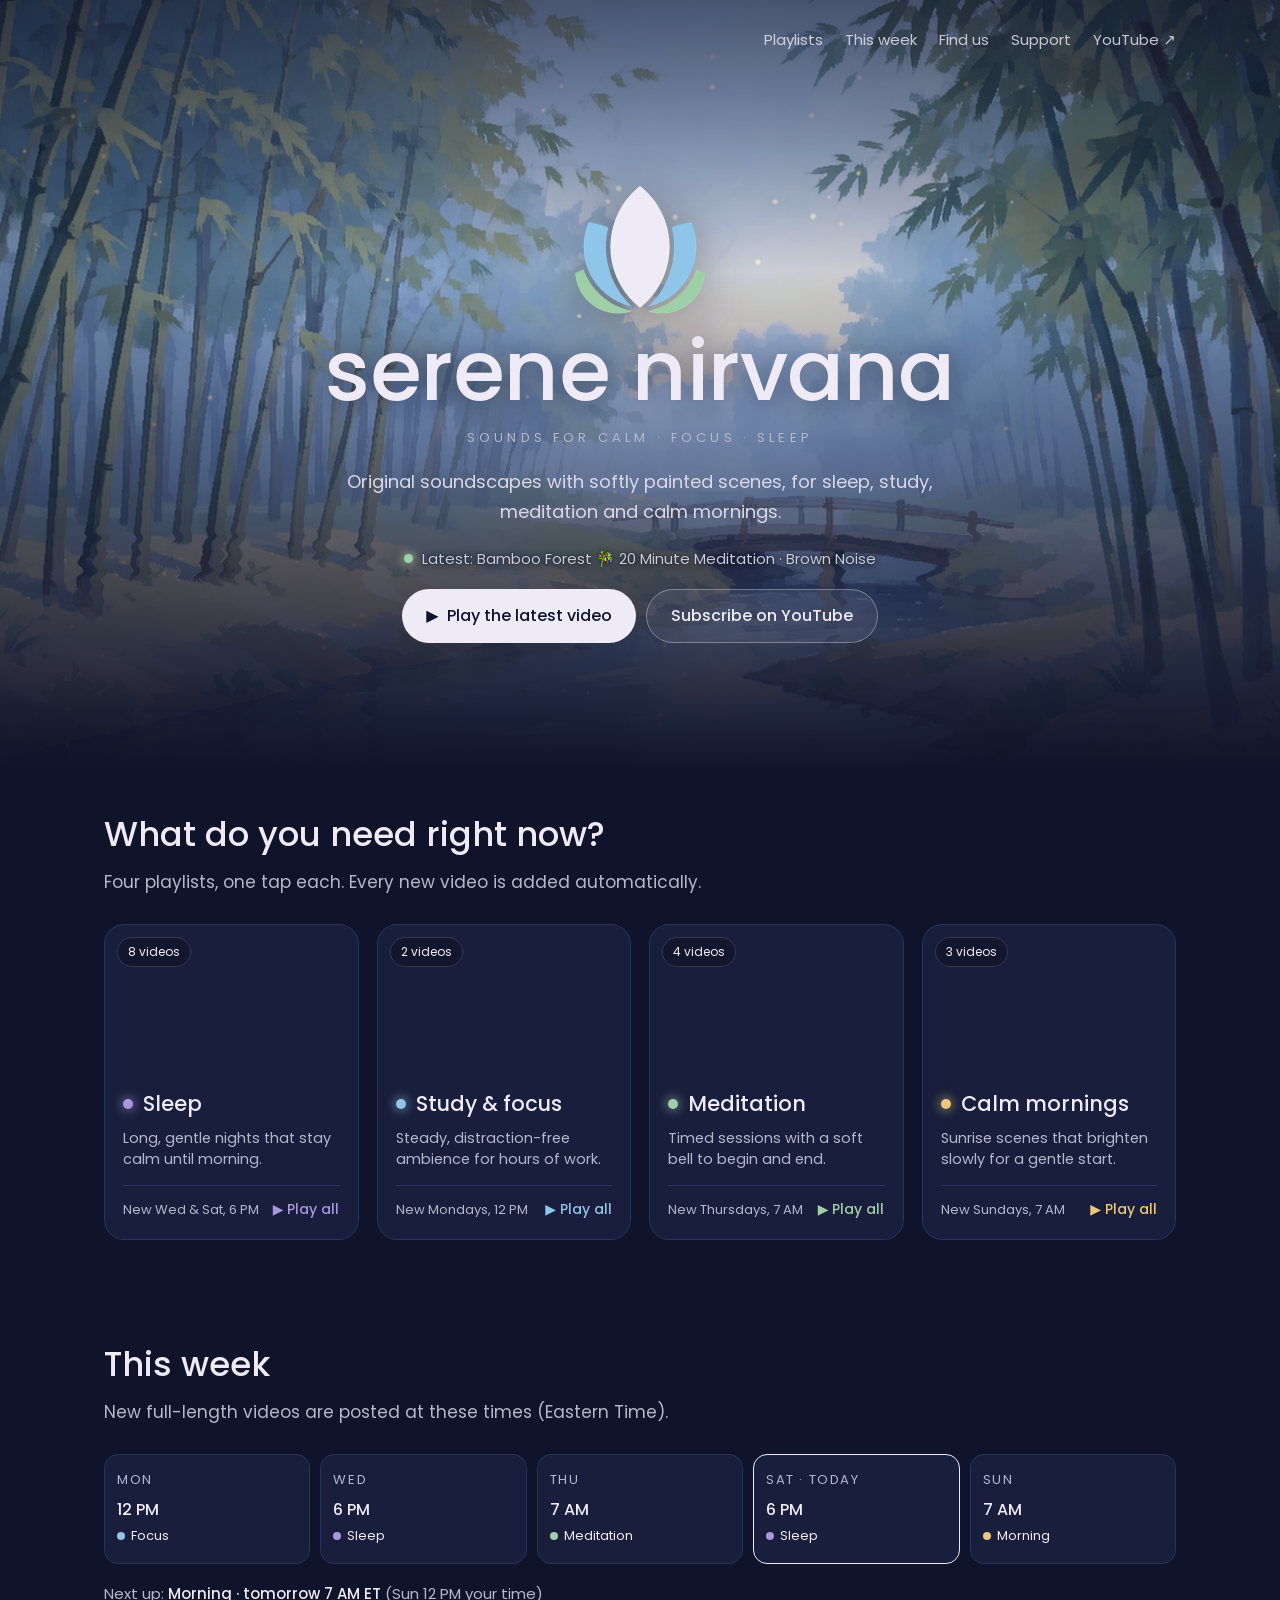
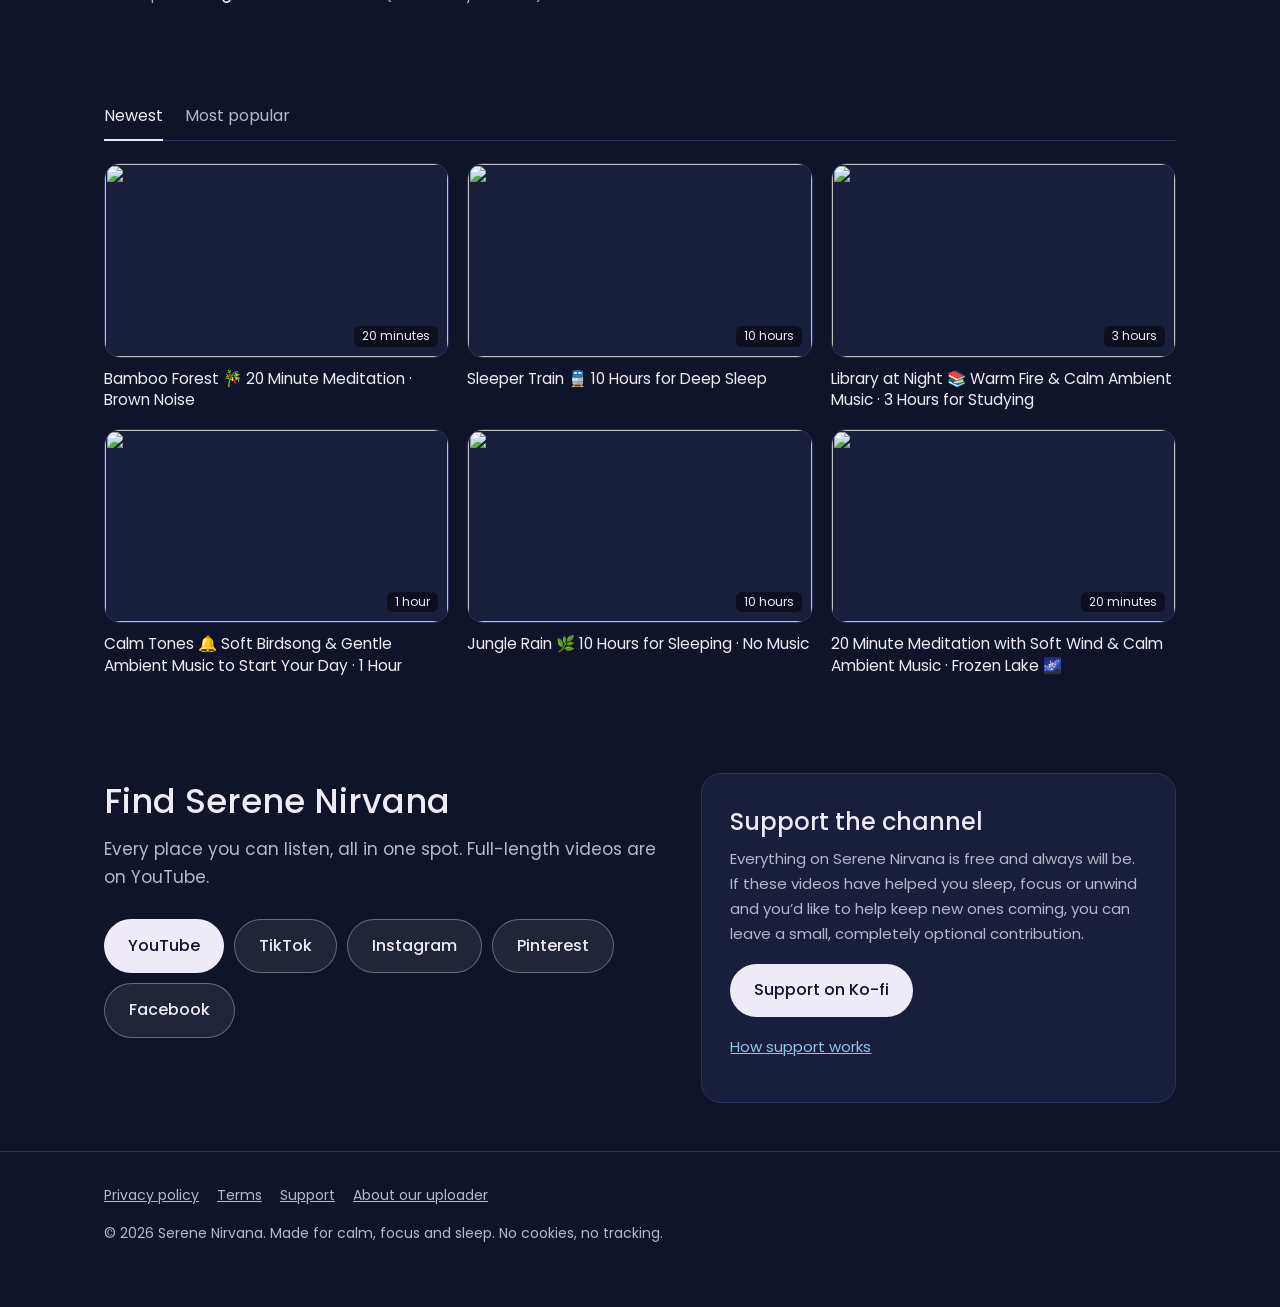
==== commit 9936a87c: "Website update 2026-11-20" ====
--- a/index.html
+++ b/index.html
@@ -9,20 +9,20 @@
 <header class="over"><div class="wrap"><a class="brand hide" href="index.html"><img src="logo.png" alt="">serene nirvana</a>
 <nav><a href="#playlists">Playlists</a><a href="#week">This week</a><a href="index.html#find-us">Find us</a><a href="support.html">Support</a><a class="yt" href="https://www.youtube.com/@serene.nirvana" rel="noopener">YouTube ↗</a></nav></div></header>
 
-<div class="hero"><div class="scene photo" style="background-image:url(hero.jpg?v=1ecf6ace4a)"></div><div class="wrap">
+<div class="hero"><div class="scene photo" style="background-image:url(hero.jpg?v=10302604ee)"></div><div class="wrap">
 <img class="mark" src="logo.png" alt="">
 <h1>serene nirvana</h1>
 <div class="tag">SOUNDS FOR CALM · FOCUS · SLEEP</div>
 <p class="lead">Original soundscapes with softly painted scenes, for sleep, study, meditation and calm mornings.</p>
-<p class="live" id="live-new" data-id="DeaFbKOEuYg" data-cat="focus" data-published="2026-11-16T17:00:23Z"><i></i><span class="lbl">New this week:</span> <span class="ttl">Library at Night 📚 Warm Fire &amp; Calm Ambient Music · 3 Hours for Studying</span></p>
-<div class="btns"><a class="btn" id="play-newest" href="https://youtu.be/DeaFbKOEuYg" rel="noopener">▶&nbsp; Play the latest video</a><a class="btn alt" href="https://www.youtube.com/@serene.nirvana?sub_confirmation=1" rel="noopener">Subscribe on YouTube</a></div>
+<p class="live" id="live-new" data-id="OxHTgPpTWHk" data-cat="meditation" data-published="2026-11-19T12:00:38Z"><i></i><span class="lbl">New this week:</span> <span class="ttl">Bamboo Forest 🎋 20 Minute Meditation · Brown Noise</span></p>
+<div class="btns"><a class="btn" id="play-newest" href="https://youtu.be/OxHTgPpTWHk" rel="noopener">▶&nbsp; Play the latest video</a><a class="btn alt" href="https://www.youtube.com/@serene.nirvana?sub_confirmation=1" rel="noopener">Subscribe on YouTube</a></div>
 </div></div>
 <main class="home">
 <section id="playlists"><div class="wrap">
 <h2>What do you need right now?</h2><p class="kicker">Four playlists, one tap each. Every new video is added automatically.</p>
-<div class="moods"><a class="mood sleep" data-cat="sleep" href="https://www.youtube.com/playlist?list=PLUi9dobeqFEk" rel="noopener"><div class="pic" style="background-image:url(https://i.ytimg.com/vi/LEeYnCpcvFw/hqdefault.jpg)"><span class="count">7 videos</span></div><div class="body"><b>Sleep</b><p>Long, gentle nights that stay calm until morning.</p><div class="when"><span>New Wed &amp; Sat, 6 PM</span><span class="play">▶ Play all</span></div></div></a><a class="mood focus" data-cat="focus" href="https://www.youtube.com/playlist?list=PLUx90kPpDNcw" rel="noopener"><div class="pic" style="background-image:url(https://i.ytimg.com/vi/DeaFbKOEuYg/hqdefault.jpg)"><span class="count">2 videos</span></div><div class="body"><b>Study &amp; focus</b><p>Steady, distraction-free ambience for hours of work.</p><div class="when"><span>New Mondays, 12 PM</span><span class="play">▶ Play all</span></div></div></a><a class="mood meditation" data-cat="meditation" href="https://www.youtube.com/playlist?list=PLGDmxmf1t5Xs" rel="noopener"><div class="pic" style="background-image:url(https://i.ytimg.com/vi/9YlyLW09U2I/hqdefault.jpg)"><span class="count">3 videos</span></div><div class="body"><b>Meditation</b><p>Timed sessions with a soft bell to begin and end.</p><div class="when"><span>New Thursdays, 7 AM</span><span class="play">▶ Play all</span></div></div></a><a class="mood morning" data-cat="morning" href="https://www.youtube.com/playlist?list=PLGepq5LlLQD4" rel="noopener"><div class="pic" style="background-image:url(https://i.ytimg.com/vi/cTLyZdPpQzI/hqdefault.jpg)"><span class="count">3 videos</span></div><div class="body"><b>Calm mornings</b><p>Sunrise scenes that brighten slowly for a gentle start.</p><div class="when"><span>New Sundays, 7 AM</span><span class="play">▶ Play all</span></div></div></a></div></div></section>
+<div class="moods"><a class="mood sleep" data-cat="sleep" href="https://www.youtube.com/playlist?list=PLUi9dobeqFEk" rel="noopener"><div class="pic" style="background-image:url(https://i.ytimg.com/vi/Wqu1VqQki-Y/hqdefault.jpg)"><span class="count">8 videos</span></div><div class="body"><b>Sleep</b><p>Long, gentle nights that stay calm until morning.</p><div class="when"><span>New Wed &amp; Sat, 6 PM</span><span class="play">▶ Play all</span></div></div></a><a class="mood focus" data-cat="focus" href="https://www.youtube.com/playlist?list=PLUx90kPpDNcw" rel="noopener"><div class="pic" style="background-image:url(https://i.ytimg.com/vi/DeaFbKOEuYg/hqdefault.jpg)"><span class="count">2 videos</span></div><div class="body"><b>Study &amp; focus</b><p>Steady, distraction-free ambience for hours of work.</p><div class="when"><span>New Mondays, 12 PM</span><span class="play">▶ Play all</span></div></div></a><a class="mood meditation" data-cat="meditation" href="https://www.youtube.com/playlist?list=PLGDmxmf1t5Xs" rel="noopener"><div class="pic" style="background-image:url(https://i.ytimg.com/vi/OxHTgPpTWHk/hqdefault.jpg)"><span class="count">4 videos</span></div><div class="body"><b>Meditation</b><p>Timed sessions with a soft bell to begin and end.</p><div class="when"><span>New Thursdays, 7 AM</span><span class="play">▶ Play all</span></div></div></a><a class="mood morning" data-cat="morning" href="https://www.youtube.com/playlist?list=PLGepq5LlLQD4" rel="noopener"><div class="pic" style="background-image:url(https://i.ytimg.com/vi/cTLyZdPpQzI/hqdefault.jpg)"><span class="count">3 videos</span></div><div class="body"><b>Calm mornings</b><p>Sunrise scenes that brighten slowly for a gentle start.</p><div class="when"><span>New Sundays, 7 AM</span><span class="play">▶ Play all</span></div></div></a></div></div></section>
 <section id="week"><div class="wrap"><h2>This week</h2><p class="kicker">New full-length videos are posted at these times (Eastern Time).</p><div class="week" style="--n:5"><div class="day" data-day="Mon"><div class="d">Mon</div><div class="t">12 PM</div><div class="k"><span class="dot" style="background:var(--sky)"></span>Focus</div></div><div class="day" data-day="Wed"><div class="d">Wed</div><div class="t">6 PM</div><div class="k"><span class="dot" style="background:var(--lav)"></span>Sleep</div></div><div class="day" data-day="Thu"><div class="d">Thu</div><div class="t">7 AM</div><div class="k"><span class="dot" style="background:var(--sage)"></span>Meditation</div></div><div class="day" data-day="Sat"><div class="d">Sat</div><div class="t">6 PM</div><div class="k"><span class="dot" style="background:var(--lav)"></span>Sleep</div></div><div class="day" data-day="Sun"><div class="d">Sun</div><div class="t">7 AM</div><div class="k"><span class="dot" style="background:var(--gold)"></span>Morning</div></div></div><p class="next" id="next-up" hidden></p></div></section>
-<section id="videos"><div class="wrap"><div class="tabs" role="tablist" hidden><button role="tab" aria-selected="true" data-tab="newest">Newest</button><button role="tab" aria-selected="false" data-tab="popular">Most popular</button></div><div class="vpanel" id="newest"><h2 class="panel-h">Newest videos</h2><div class="vgrid"><a class="vcard" href="https://youtu.be/DeaFbKOEuYg" rel="noopener"><div class="th"><img src="https://i.ytimg.com/vi/DeaFbKOEuYg/hqdefault.jpg" alt="" loading="lazy"><span class="len">3 hours</span></div><span>Library at Night 📚 Warm Fire &amp; Calm Ambient Music · 3 Hours for Studying</span></a><a class="vcard" href="https://youtu.be/cTLyZdPpQzI" rel="noopener"><div class="th"><img src="https://i.ytimg.com/vi/cTLyZdPpQzI/hqdefault.jpg" alt="" loading="lazy"><span class="len">1 hour</span></div><span>Calm Tones 🔔 Soft Birdsong &amp; Gentle Ambient Music to Start Your Day · 1 Hour</span></a><a class="vcard" href="https://youtu.be/LEeYnCpcvFw" rel="noopener"><div class="th"><img src="https://i.ytimg.com/vi/LEeYnCpcvFw/hqdefault.jpg" alt="" loading="lazy"><span class="len">10 hours</span></div><span>Jungle Rain 🌿 10 Hours for Sleeping · No Music</span></a><a class="vcard" href="https://youtu.be/9YlyLW09U2I" rel="noopener"><div class="th"><img src="https://i.ytimg.com/vi/9YlyLW09U2I/hqdefault.jpg" alt="" loading="lazy"><span class="len">20 minutes</span></div><span>20 Minute Meditation with Soft Wind &amp; Calm Ambient Music · Frozen Lake 🌌</span></a><a class="vcard" href="https://youtu.be/2YCcNpm7oVY" rel="noopener"><div class="th"><img src="https://i.ytimg.com/vi/2YCcNpm7oVY/hqdefault.jpg" alt="" loading="lazy"><span class="len">10 hours</span></div><span>Brown Noise · Starlit Airship Gondola 🌙 10 Hours for Sleeping · No Music</span></a><a class="vcard" href="https://youtu.be/kvRPLhZgs-k" rel="noopener"><div class="th"><img src="https://i.ytimg.com/vi/kvRPLhZgs-k/hqdefault.jpg" alt="" loading="lazy"><span class="len">10 minutes</span></div><span>Rain in the Forest 🌧 · A 10 Minute Meditation with a Bell Timer</span></a></div></div><div class="vpanel" id="popular"><h2 class="panel-h">Most popular</h2><div class="vgrid"><a class="vcard" href="https://youtu.be/QfvDS-wXrHU" rel="noopener"><div class="th"><img src="https://i.ytimg.com/vi/QfvDS-wXrHU/hqdefault.jpg" alt="" loading="lazy"><span class="len">10 hours</span></div><span>Desert Stars ✨ 10 Hours for Sleeping · Light Breeze &amp; Calm Ambient Music</span></a><a class="vcard" href="https://youtu.be/kvRPLhZgs-k" rel="noopener"><div class="th"><img src="https://i.ytimg.com/vi/kvRPLhZgs-k/hqdefault.jpg" alt="" loading="lazy"><span class="len">10 minutes</span></div><span>Rain in the Forest 🌧 · A 10 Minute Meditation with a Bell Timer</span></a><a class="vcard" href="https://youtu.be/n5BA7u2wZKc" rel="noopener"><div class="th"><img src="https://i.ytimg.com/vi/n5BA7u2wZKc/hqdefault.jpg" alt="" loading="lazy"><span class="len">10 hours</span></div><span>10 Hours of Crackling Fire 🔥 Fireside Calm</span></a><a class="vcard" href="https://youtu.be/6CejzdKi5Lc" rel="noopener"><div class="th"><img src="https://i.ytimg.com/vi/6CejzdKi5Lc/hqdefault.jpg" alt="" loading="lazy"><span class="len">3 hours</span></div><span>Library at Night · 3 Hours of Warm Fire &amp; Calm Rain for Focus · No Music</span></a><a class="vcard" href="https://youtu.be/ASRtWxfCIsw" rel="noopener"><div class="th"><img src="https://i.ytimg.com/vi/ASRtWxfCIsw/hqdefault.jpg" alt="" loading="lazy"><span class="len">10 hours</span></div><span>Night Ocean 🌙 Gentle Waves for Sleep · 10 Hours</span></a><a class="vcard" href="https://youtu.be/8_6ifZoOCzs" rel="noopener"><div class="th"><img src="https://i.ytimg.com/vi/8_6ifZoOCzs/hqdefault.jpg" alt="" loading="lazy"><span class="len">1 hour</span></div><span>Misty Rainforest 🌫 1 Hour for a Slow Morning · Distant Birdsong &amp; Gentle Stream · No Music</span></a></div></div></div></section>
+<section id="videos"><div class="wrap"><div class="tabs" role="tablist" hidden><button role="tab" aria-selected="true" data-tab="newest">Newest</button><button role="tab" aria-selected="false" data-tab="popular">Most popular</button></div><div class="vpanel" id="newest"><h2 class="panel-h">Newest videos</h2><div class="vgrid"><a class="vcard" href="https://youtu.be/OxHTgPpTWHk" rel="noopener"><div class="th"><img src="https://i.ytimg.com/vi/OxHTgPpTWHk/hqdefault.jpg" alt="" loading="lazy"><span class="len">20 minutes</span></div><span>Bamboo Forest 🎋 20 Minute Meditation · Brown Noise</span></a><a class="vcard" href="https://youtu.be/Wqu1VqQki-Y" rel="noopener"><div class="th"><img src="https://i.ytimg.com/vi/Wqu1VqQki-Y/hqdefault.jpg" alt="" loading="lazy"><span class="len">10 hours</span></div><span>Sleeper Train 🚆 10 Hours for Deep Sleep</span></a><a class="vcard" href="https://youtu.be/DeaFbKOEuYg" rel="noopener"><div class="th"><img src="https://i.ytimg.com/vi/DeaFbKOEuYg/hqdefault.jpg" alt="" loading="lazy"><span class="len">3 hours</span></div><span>Library at Night 📚 Warm Fire &amp; Calm Ambient Music · 3 Hours for Studying</span></a><a class="vcard" href="https://youtu.be/cTLyZdPpQzI" rel="noopener"><div class="th"><img src="https://i.ytimg.com/vi/cTLyZdPpQzI/hqdefault.jpg" alt="" loading="lazy"><span class="len">1 hour</span></div><span>Calm Tones 🔔 Soft Birdsong &amp; Gentle Ambient Music to Start Your Day · 1 Hour</span></a><a class="vcard" href="https://youtu.be/LEeYnCpcvFw" rel="noopener"><div class="th"><img src="https://i.ytimg.com/vi/LEeYnCpcvFw/hqdefault.jpg" alt="" loading="lazy"><span class="len">10 hours</span></div><span>Jungle Rain 🌿 10 Hours for Sleeping · No Music</span></a><a class="vcard" href="https://youtu.be/9YlyLW09U2I" rel="noopener"><div class="th"><img src="https://i.ytimg.com/vi/9YlyLW09U2I/hqdefault.jpg" alt="" loading="lazy"><span class="len">20 minutes</span></div><span>20 Minute Meditation with Soft Wind &amp; Calm Ambient Music · Frozen Lake 🌌</span></a></div></div><div class="vpanel" id="popular"><h2 class="panel-h">Most popular</h2><div class="vgrid"><a class="vcard" href="https://youtu.be/QfvDS-wXrHU" rel="noopener"><div class="th"><img src="https://i.ytimg.com/vi/QfvDS-wXrHU/hqdefault.jpg" alt="" loading="lazy"><span class="len">10 hours</span></div><span>Desert Stars ✨ 10 Hours for Sleeping · Light Breeze &amp; Calm Ambient Music</span></a><a class="vcard" href="https://youtu.be/kvRPLhZgs-k" rel="noopener"><div class="th"><img src="https://i.ytimg.com/vi/kvRPLhZgs-k/hqdefault.jpg" alt="" loading="lazy"><span class="len">10 minutes</span></div><span>Rain in the Forest 🌧 · A 10 Minute Meditation with a Bell Timer</span></a><a class="vcard" href="https://youtu.be/n5BA7u2wZKc" rel="noopener"><div class="th"><img src="https://i.ytimg.com/vi/n5BA7u2wZKc/hqdefault.jpg" alt="" loading="lazy"><span class="len">10 hours</span></div><span>10 Hours of Crackling Fire 🔥 Fireside Calm</span></a><a class="vcard" href="https://youtu.be/6CejzdKi5Lc" rel="noopener"><div class="th"><img src="https://i.ytimg.com/vi/6CejzdKi5Lc/hqdefault.jpg" alt="" loading="lazy"><span class="len">3 hours</span></div><span>Library at Night · 3 Hours of Warm Fire &amp; Calm Rain for Focus · No Music</span></a><a class="vcard" href="https://youtu.be/ASRtWxfCIsw" rel="noopener"><div class="th"><img src="https://i.ytimg.com/vi/ASRtWxfCIsw/hqdefault.jpg" alt="" loading="lazy"><span class="len">10 hours</span></div><span>Night Ocean 🌙 Gentle Waves for Sleep · 10 Hours</span></a><a class="vcard" href="https://youtu.be/8_6ifZoOCzs" rel="noopener"><div class="th"><img src="https://i.ytimg.com/vi/8_6ifZoOCzs/hqdefault.jpg" alt="" loading="lazy"><span class="len">1 hour</span></div><span>Misty Rainforest 🌫 1 Hour for a Slow Morning · Distant Birdsong &amp; Gentle Stream · No Music</span></a></div></div></div></section>
 <section id="find-us"><div class="wrap split">
 <div><h2>Find Serene Nirvana</h2><p class="kicker">Every place you can listen, all in one spot. Full-length videos are on YouTube.</p>
 <div class="support-links"><a class="btn" href="https://www.youtube.com/@serene.nirvana" rel="noopener">YouTube</a><a class="btn alt" href="https://www.tiktok.com/@serene_nirvana" rel="noopener">TikTok</a><a class="btn alt" href="https://www.instagram.com/serene.nirvana/" rel="noopener">Instagram</a><a class="btn alt" href="https://www.pinterest.com/serene_nirvana/" rel="noopener">Pinterest</a><a class="btn alt" href="https://www.facebook.com/serene.nirvana.soundscape" rel="noopener">Facebook</a></div></div>
@@ -32,7 +32,7 @@
 <div class="support-links"><a class="btn" href="https://ko-fi.com/serenenirvana" rel="noopener">Support on Ko-fi</a></div>
 <p class="muted" style="margin-top:8px"><a href="support.html">How support works</a></p></div></div></section>
 </main>
-<script type="application/json" id="sn-data">{"tz": "America/New_York", "slots": [{"day": "Mon", "hm": "12:00", "label": "Focus"}, {"day": "Wed", "hm": "18:00", "label": "Sleep"}, {"day": "Thu", "hm": "07:00", "label": "Meditation"}, {"day": "Sat", "hm": "18:00", "label": "Sleep"}, {"day": "Sun", "hm": "07:00", "label": "Morning"}], "key": "AIzaSyCAcbJ1hwZq9dE1H4qxqUnrut4aDx1kCog", "uploads": "UUfIoaNSowMXDmpwHbM1xY-A", "playlists": {"sleep": "PLUi9dobeqFEk", "focus": "PLUx90kPpDNcw", "meditation": "PLGDmxmf1t5Xs", "morning": "PLGepq5LlLQD4"}, "min": 3, "minLong": 240, "ttl": 10800, "heroes": [{"t": "10 Hours for Sleeping \u00b7 Quiet Lighthouse \ud83c\udf0a Ocean Waves \u00b7 No Music", "img": "heroes/a6a145b08cd9.jpg"}, {"t": "Sleeper Train \ud83d\ude86 10 Hours for Deep Sleep", "img": "heroes/473eee8c48e2.jpg"}, {"t": "Waterfall Glen at Night \ud83c\udf19 30 Minute Meditation \u00b7 Soft Ambience", "img": "heroes/ccfbc301789c.jpg"}, {"t": "Milky Way Dunes \u2728 10 Hours for Sleep \u00b7 Light Breeze & Calm Ambient Music", "img": "heroes/18750515613f.jpg"}, {"t": "Morning Kitchen \u00b7 1 Hour of Light Breeze & Calm Ambient Music to Start Your Day", "img": "heroes/b231c225d697.jpg"}, {"t": "Sunny Airship Gondola \u2600 2 Hours for Studying \u00b7 Calm Ambient Music", "img": "heroes/047b3580a1b8.jpg"}], "upcoming": [{"t": "Starlit Houseboat \u00b7 10 Hours of Calm Sounds for a Restful Night's Sleep", "cat": "sleep"}, {"t": "Calm Ambient Music \u2708 10 Hours for Deep Sleep \u00b7 Airplane Cabin", "cat": "sleep"}, {"t": "10 Hours for Sleeping \u00b7 Quiet Lighthouse \ud83c\udf0a Ocean Waves \u00b7 No Music", "cat": "sleep"}, {"t": "Sleeper Train \ud83d\ude86 10 Hours for Deep Sleep", "cat": "sleep"}, {"t": "Waterfall Glen at Night \ud83c\udf19 30 Minute Meditation \u00b7 Soft Ambience", "cat": "meditation"}, {"t": "Milky Way Dunes \u2728 10 Hours for Sleep \u00b7 Light Breeze & Calm Ambient Music", "cat": "sleep"}, {"t": "Morning Kitchen \u00b7 1 Hour of Light Breeze & Calm Ambient Music to Start Your Day", "cat": "morning"}, {"t": "Sunny Airship Gondola \u2600 2 Hours for Studying \u00b7 Calm Ambient Music", "cat": "focus"}], "settle": 900}</script>
+<script type="application/json" id="sn-data">{"tz": "America/New_York", "slots": [{"day": "Mon", "hm": "12:00", "label": "Focus"}, {"day": "Wed", "hm": "18:00", "label": "Sleep"}, {"day": "Thu", "hm": "07:00", "label": "Meditation"}, {"day": "Sat", "hm": "18:00", "label": "Sleep"}, {"day": "Sun", "hm": "07:00", "label": "Morning"}], "key": "AIzaSyCAcbJ1hwZq9dE1H4qxqUnrut4aDx1kCog", "uploads": "UUfIoaNSowMXDmpwHbM1xY-A", "playlists": {"sleep": "PLUi9dobeqFEk", "focus": "PLUx90kPpDNcw", "meditation": "PLGDmxmf1t5Xs", "morning": "PLGepq5LlLQD4"}, "min": 3, "minLong": 240, "ttl": 10800, "heroes": [{"t": "10 Hours for Sleeping \u00b7 Quiet Lighthouse \ud83c\udf0a Ocean Waves \u00b7 No Music", "img": "heroes/a6a145b08cd9.jpg"}, {"t": "Waterfall Glen at Night \ud83c\udf19 30 Minute Meditation \u00b7 Soft Ambience", "img": "heroes/ccfbc301789c.jpg"}, {"t": "Milky Way Dunes \u2728 10 Hours for Sleep \u00b7 Light Breeze & Calm Ambient Music", "img": "heroes/18750515613f.jpg"}, {"t": "Morning Kitchen \u00b7 1 Hour of Light Breeze & Calm Ambient Music to Start Your Day", "img": "heroes/b231c225d697.jpg"}, {"t": "Snowy Cabin \u2744 Brown Noise to Fall Asleep \u00b7 10 Hours \u00b7 No Music", "img": "heroes/e8bd8404c2c0.jpg"}, {"t": "Gentle Rain \ud83c\udf27 30 Minute Meditation \u00b7 Rainy Window", "img": "heroes/a3d03778f5ad.jpg"}, {"t": "Gentle Sunrise \ud83c\udf05 Brown Noise for a Calm Morning \u00b7 1 Hour \u00b7 No Music", "img": "heroes/93133597b2fe.jpg"}, {"t": "Quiet Rocky Coast \u00b7 3 Hours of Soft Sea Waves for Focus \u00b7 No Music", "img": "heroes/742e0d6bb3e5.jpg"}, {"t": "Rainy Tropical Beach \ud83c\udf27 \u00b7 A 10 Minute Meditation with a Bell Timer", "img": "heroes/d7997517da40.jpg"}], "upcoming": [{"t": "Starlit Houseboat \u00b7 10 Hours of Calm Sounds for a Restful Night's Sleep", "cat": "sleep"}, {"t": "Calm Ambient Music \u2708 10 Hours for Deep Sleep \u00b7 Airplane Cabin", "cat": "sleep"}, {"t": "1 Hour of Babbling Brook & Distant Birdsong to Start Your Day \ud83c\udf24 Morning River \u00b7 No Music", "cat": "morning"}, {"t": "Desert Stars \u2728 10 Hours for Sleeping \u00b7 Light Breeze & Calm Ambient Music", "cat": "sleep"}, {"t": "10 Hours for Sleeping \u00b7 Quiet Lighthouse \ud83c\udf0a Ocean Waves \u00b7 No Music", "cat": "sleep"}, {"t": "Waterfall Glen at Night \ud83c\udf19 30 Minute Meditation \u00b7 Soft Ambience", "cat": "meditation"}, {"t": "Milky Way Dunes \u2728 10 Hours for Sleep \u00b7 Light Breeze & Calm Ambient Music", "cat": "sleep"}, {"t": "Morning Kitchen \u00b7 1 Hour of Light Breeze & Calm Ambient Music to Start Your Day", "cat": "morning"}, {"t": "Snowy Cabin \u2744 Brown Noise to Fall Asleep \u00b7 10 Hours \u00b7 No Music", "cat": "sleep"}, {"t": "Gentle Rain \ud83c\udf27 30 Minute Meditation \u00b7 Rainy Window", "cat": "meditation"}, {"t": "Gentle Sunrise \ud83c\udf05 Brown Noise for a Calm Morning \u00b7 1 Hour \u00b7 No Music", "cat": "morning"}, {"t": "Quiet Rocky Coast \u00b7 3 Hours of Soft Sea Waves for Focus \u00b7 No Music", "cat": "focus"}, {"t": "Rainy Tropical Beach \ud83c\udf27 \u00b7 A 10 Minute Meditation with a Bell Timer", "cat": "meditation"}], "settle": 900}</script>
 <footer><div class="wrap"><a href="privacy.html">Privacy policy</a><a href="terms.html">Terms</a><a href="support.html">Support</a><a href="api-overview.html">About our uploader</a>
 <p>© 2026 Serene Nirvana. Made for calm, focus and sleep. No cookies, no tracking.</p></div></footer>
 <script src="site.js?v=1f5cd81007" defer></script>
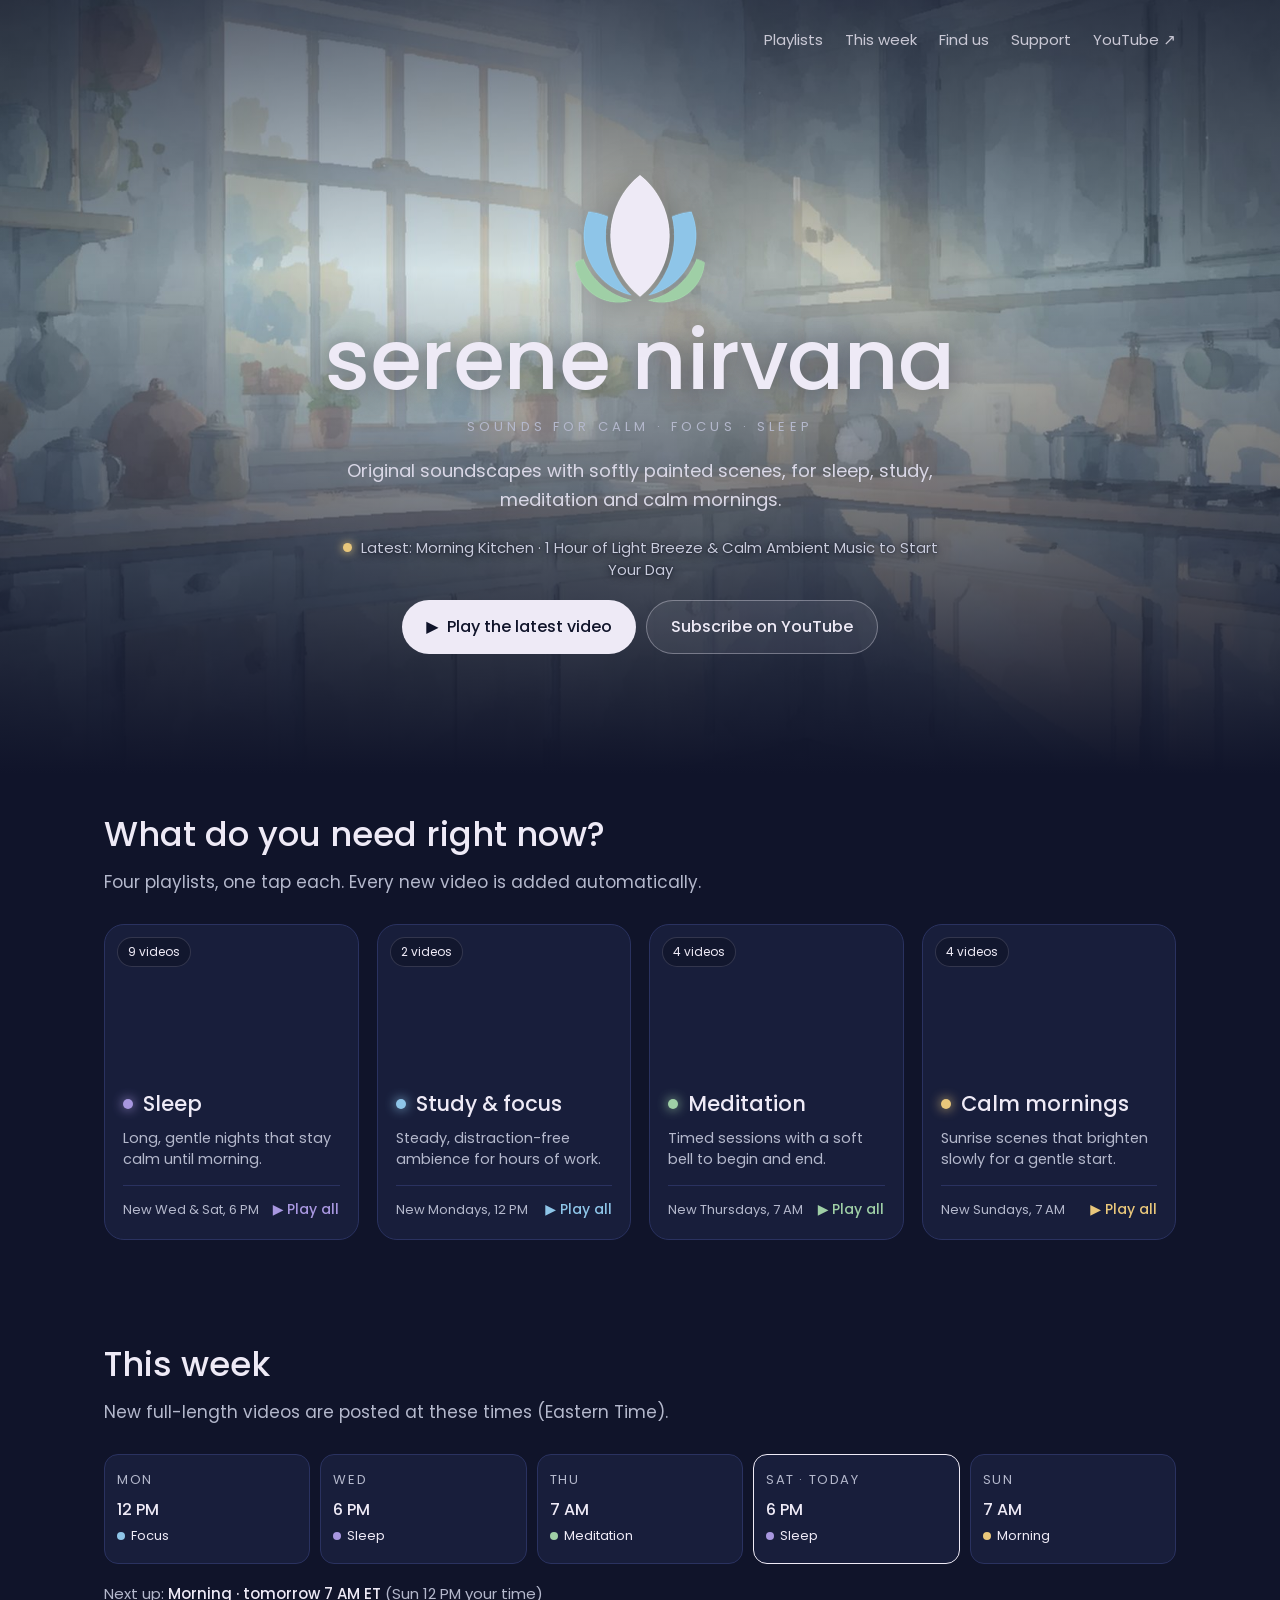
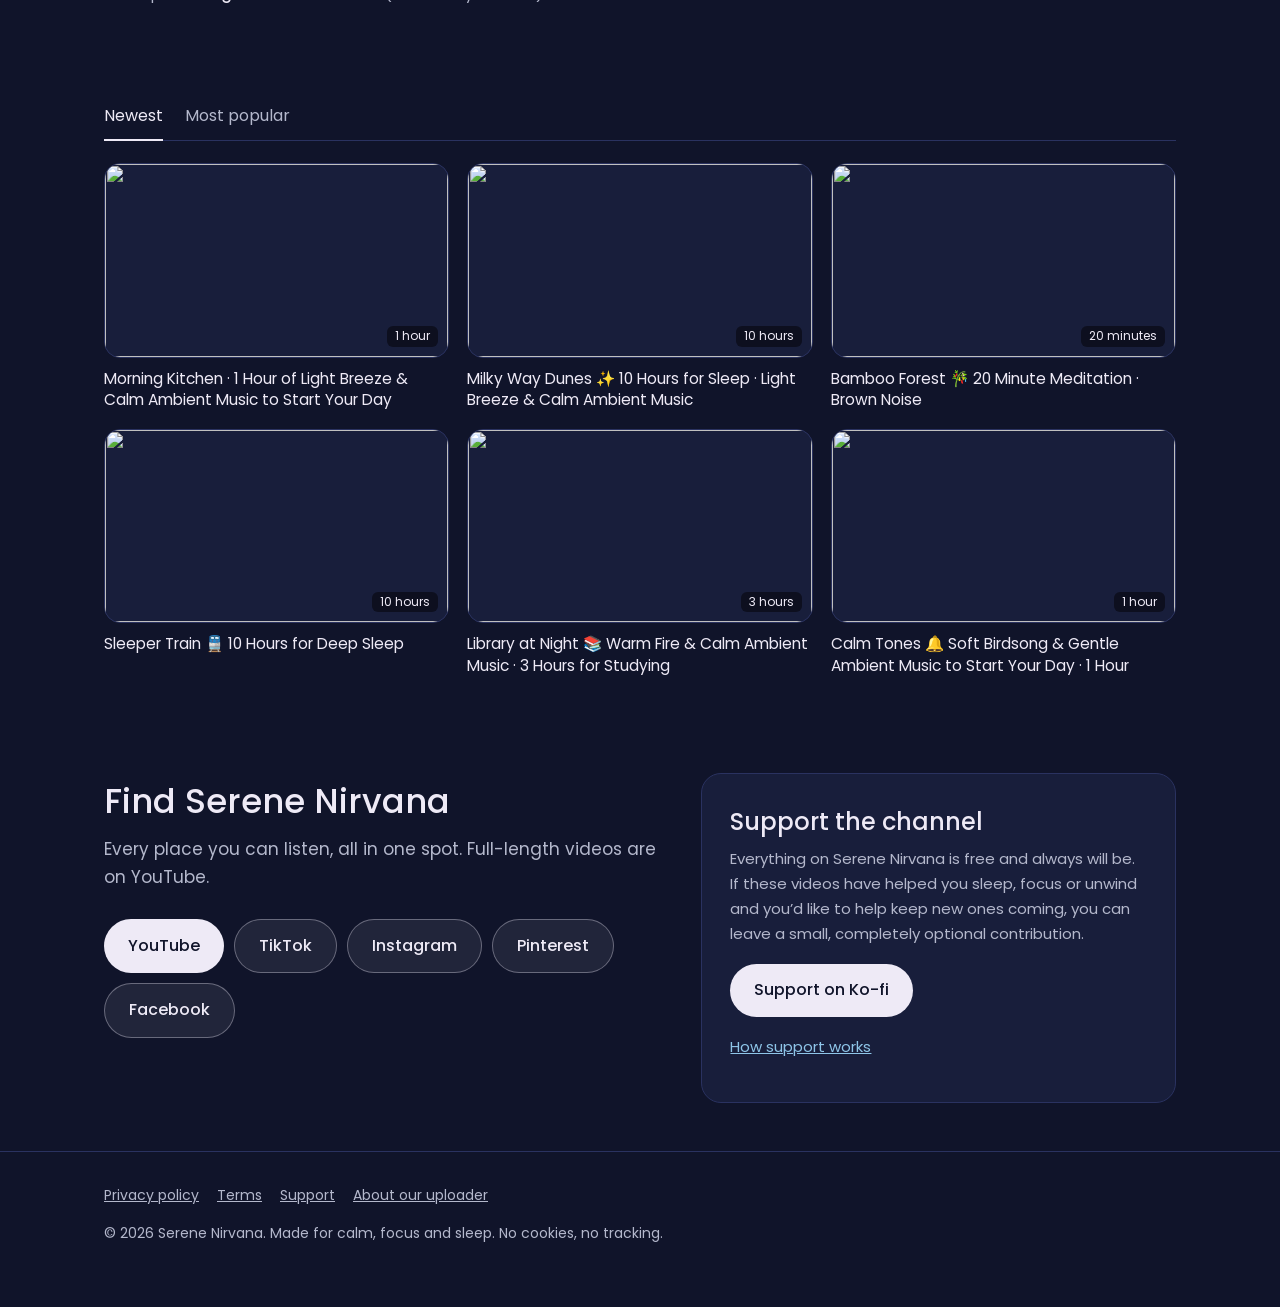
==== commit c270973e: "Website update 2026-11-24" ====
--- a/index.html
+++ b/index.html
@@ -9,20 +9,20 @@
 <header class="over"><div class="wrap"><a class="brand hide" href="index.html"><img src="logo.png" alt="">serene nirvana</a>
 <nav><a href="#playlists">Playlists</a><a href="#week">This week</a><a href="index.html#find-us">Find us</a><a href="support.html">Support</a><a class="yt" href="https://www.youtube.com/@serene.nirvana" rel="noopener">YouTube ↗</a></nav></div></header>
 
-<div class="hero"><div class="scene photo" style="background-image:url(hero.jpg?v=10302604ee)"></div><div class="wrap">
+<div class="hero"><div class="scene photo" style="background-image:url(hero.jpg?v=b231c225d6)"></div><div class="wrap">
 <img class="mark" src="logo.png" alt="">
 <h1>serene nirvana</h1>
 <div class="tag">SOUNDS FOR CALM · FOCUS · SLEEP</div>
 <p class="lead">Original soundscapes with softly painted scenes, for sleep, study, meditation and calm mornings.</p>
-<p class="live" id="live-new" data-id="OxHTgPpTWHk" data-cat="meditation" data-published="2026-11-19T12:00:38Z"><i></i><span class="lbl">New this week:</span> <span class="ttl">Bamboo Forest 🎋 20 Minute Meditation · Brown Noise</span></p>
-<div class="btns"><a class="btn" id="play-newest" href="https://youtu.be/OxHTgPpTWHk" rel="noopener">▶&nbsp; Play the latest video</a><a class="btn alt" href="https://www.youtube.com/@serene.nirvana?sub_confirmation=1" rel="noopener">Subscribe on YouTube</a></div>
+<p class="live" id="live-new" data-id="91vX7gEA9Gs" data-cat="morning" data-published="2026-11-22T12:00:00Z"><i></i><span class="lbl">New this week:</span> <span class="ttl">Morning Kitchen · 1 Hour of Light Breeze &amp; Calm Ambient Music to Start Your Day</span></p>
+<div class="btns"><a class="btn" id="play-newest" href="https://youtu.be/91vX7gEA9Gs" rel="noopener">▶&nbsp; Play the latest video</a><a class="btn alt" href="https://www.youtube.com/@serene.nirvana?sub_confirmation=1" rel="noopener">Subscribe on YouTube</a></div>
 </div></div>
 <main class="home">
 <section id="playlists"><div class="wrap">
 <h2>What do you need right now?</h2><p class="kicker">Four playlists, one tap each. Every new video is added automatically.</p>
-<div class="moods"><a class="mood sleep" data-cat="sleep" href="https://www.youtube.com/playlist?list=PLUi9dobeqFEk" rel="noopener"><div class="pic" style="background-image:url(https://i.ytimg.com/vi/Wqu1VqQki-Y/hqdefault.jpg)"><span class="count">8 videos</span></div><div class="body"><b>Sleep</b><p>Long, gentle nights that stay calm until morning.</p><div class="when"><span>New Wed &amp; Sat, 6 PM</span><span class="play">▶ Play all</span></div></div></a><a class="mood focus" data-cat="focus" href="https://www.youtube.com/playlist?list=PLUx90kPpDNcw" rel="noopener"><div class="pic" style="background-image:url(https://i.ytimg.com/vi/DeaFbKOEuYg/hqdefault.jpg)"><span class="count">2 videos</span></div><div class="body"><b>Study &amp; focus</b><p>Steady, distraction-free ambience for hours of work.</p><div class="when"><span>New Mondays, 12 PM</span><span class="play">▶ Play all</span></div></div></a><a class="mood meditation" data-cat="meditation" href="https://www.youtube.com/playlist?list=PLGDmxmf1t5Xs" rel="noopener"><div class="pic" style="background-image:url(https://i.ytimg.com/vi/OxHTgPpTWHk/hqdefault.jpg)"><span class="count">4 videos</span></div><div class="body"><b>Meditation</b><p>Timed sessions with a soft bell to begin and end.</p><div class="when"><span>New Thursdays, 7 AM</span><span class="play">▶ Play all</span></div></div></a><a class="mood morning" data-cat="morning" href="https://www.youtube.com/playlist?list=PLGepq5LlLQD4" rel="noopener"><div class="pic" style="background-image:url(https://i.ytimg.com/vi/cTLyZdPpQzI/hqdefault.jpg)"><span class="count">3 videos</span></div><div class="body"><b>Calm mornings</b><p>Sunrise scenes that brighten slowly for a gentle start.</p><div class="when"><span>New Sundays, 7 AM</span><span class="play">▶ Play all</span></div></div></a></div></div></section>
+<div class="moods"><a class="mood sleep" data-cat="sleep" href="https://www.youtube.com/playlist?list=PLUi9dobeqFEk" rel="noopener"><div class="pic" style="background-image:url(https://i.ytimg.com/vi/T_F-Lre2-dg/hqdefault.jpg)"><span class="count">9 videos</span></div><div class="body"><b>Sleep</b><p>Long, gentle nights that stay calm until morning.</p><div class="when"><span>New Wed &amp; Sat, 6 PM</span><span class="play">▶ Play all</span></div></div></a><a class="mood focus" data-cat="focus" href="https://www.youtube.com/playlist?list=PLUx90kPpDNcw" rel="noopener"><div class="pic" style="background-image:url(https://i.ytimg.com/vi/DeaFbKOEuYg/hqdefault.jpg)"><span class="count">2 videos</span></div><div class="body"><b>Study &amp; focus</b><p>Steady, distraction-free ambience for hours of work.</p><div class="when"><span>New Mondays, 12 PM</span><span class="play">▶ Play all</span></div></div></a><a class="mood meditation" data-cat="meditation" href="https://www.youtube.com/playlist?list=PLGDmxmf1t5Xs" rel="noopener"><div class="pic" style="background-image:url(https://i.ytimg.com/vi/OxHTgPpTWHk/hqdefault.jpg)"><span class="count">4 videos</span></div><div class="body"><b>Meditation</b><p>Timed sessions with a soft bell to begin and end.</p><div class="when"><span>New Thursdays, 7 AM</span><span class="play">▶ Play all</span></div></div></a><a class="mood morning" data-cat="morning" href="https://www.youtube.com/playlist?list=PLGepq5LlLQD4" rel="noopener"><div class="pic" style="background-image:url(https://i.ytimg.com/vi/91vX7gEA9Gs/hqdefault.jpg)"><span class="count">4 videos</span></div><div class="body"><b>Calm mornings</b><p>Sunrise scenes that brighten slowly for a gentle start.</p><div class="when"><span>New Sundays, 7 AM</span><span class="play">▶ Play all</span></div></div></a></div></div></section>
 <section id="week"><div class="wrap"><h2>This week</h2><p class="kicker">New full-length videos are posted at these times (Eastern Time).</p><div class="week" style="--n:5"><div class="day" data-day="Mon"><div class="d">Mon</div><div class="t">12 PM</div><div class="k"><span class="dot" style="background:var(--sky)"></span>Focus</div></div><div class="day" data-day="Wed"><div class="d">Wed</div><div class="t">6 PM</div><div class="k"><span class="dot" style="background:var(--lav)"></span>Sleep</div></div><div class="day" data-day="Thu"><div class="d">Thu</div><div class="t">7 AM</div><div class="k"><span class="dot" style="background:var(--sage)"></span>Meditation</div></div><div class="day" data-day="Sat"><div class="d">Sat</div><div class="t">6 PM</div><div class="k"><span class="dot" style="background:var(--lav)"></span>Sleep</div></div><div class="day" data-day="Sun"><div class="d">Sun</div><div class="t">7 AM</div><div class="k"><span class="dot" style="background:var(--gold)"></span>Morning</div></div></div><p class="next" id="next-up" hidden></p></div></section>
-<section id="videos"><div class="wrap"><div class="tabs" role="tablist" hidden><button role="tab" aria-selected="true" data-tab="newest">Newest</button><button role="tab" aria-selected="false" data-tab="popular">Most popular</button></div><div class="vpanel" id="newest"><h2 class="panel-h">Newest videos</h2><div class="vgrid"><a class="vcard" href="https://youtu.be/OxHTgPpTWHk" rel="noopener"><div class="th"><img src="https://i.ytimg.com/vi/OxHTgPpTWHk/hqdefault.jpg" alt="" loading="lazy"><span class="len">20 minutes</span></div><span>Bamboo Forest 🎋 20 Minute Meditation · Brown Noise</span></a><a class="vcard" href="https://youtu.be/Wqu1VqQki-Y" rel="noopener"><div class="th"><img src="https://i.ytimg.com/vi/Wqu1VqQki-Y/hqdefault.jpg" alt="" loading="lazy"><span class="len">10 hours</span></div><span>Sleeper Train 🚆 10 Hours for Deep Sleep</span></a><a class="vcard" href="https://youtu.be/DeaFbKOEuYg" rel="noopener"><div class="th"><img src="https://i.ytimg.com/vi/DeaFbKOEuYg/hqdefault.jpg" alt="" loading="lazy"><span class="len">3 hours</span></div><span>Library at Night 📚 Warm Fire &amp; Calm Ambient Music · 3 Hours for Studying</span></a><a class="vcard" href="https://youtu.be/cTLyZdPpQzI" rel="noopener"><div class="th"><img src="https://i.ytimg.com/vi/cTLyZdPpQzI/hqdefault.jpg" alt="" loading="lazy"><span class="len">1 hour</span></div><span>Calm Tones 🔔 Soft Birdsong &amp; Gentle Ambient Music to Start Your Day · 1 Hour</span></a><a class="vcard" href="https://youtu.be/LEeYnCpcvFw" rel="noopener"><div class="th"><img src="https://i.ytimg.com/vi/LEeYnCpcvFw/hqdefault.jpg" alt="" loading="lazy"><span class="len">10 hours</span></div><span>Jungle Rain 🌿 10 Hours for Sleeping · No Music</span></a><a class="vcard" href="https://youtu.be/9YlyLW09U2I" rel="noopener"><div class="th"><img src="https://i.ytimg.com/vi/9YlyLW09U2I/hqdefault.jpg" alt="" loading="lazy"><span class="len">20 minutes</span></div><span>20 Minute Meditation with Soft Wind &amp; Calm Ambient Music · Frozen Lake 🌌</span></a></div></div><div class="vpanel" id="popular"><h2 class="panel-h">Most popular</h2><div class="vgrid"><a class="vcard" href="https://youtu.be/QfvDS-wXrHU" rel="noopener"><div class="th"><img src="https://i.ytimg.com/vi/QfvDS-wXrHU/hqdefault.jpg" alt="" loading="lazy"><span class="len">10 hours</span></div><span>Desert Stars ✨ 10 Hours for Sleeping · Light Breeze &amp; Calm Ambient Music</span></a><a class="vcard" href="https://youtu.be/kvRPLhZgs-k" rel="noopener"><div class="th"><img src="https://i.ytimg.com/vi/kvRPLhZgs-k/hqdefault.jpg" alt="" loading="lazy"><span class="len">10 minutes</span></div><span>Rain in the Forest 🌧 · A 10 Minute Meditation with a Bell Timer</span></a><a class="vcard" href="https://youtu.be/n5BA7u2wZKc" rel="noopener"><div class="th"><img src="https://i.ytimg.com/vi/n5BA7u2wZKc/hqdefault.jpg" alt="" loading="lazy"><span class="len">10 hours</span></div><span>10 Hours of Crackling Fire 🔥 Fireside Calm</span></a><a class="vcard" href="https://youtu.be/6CejzdKi5Lc" rel="noopener"><div class="th"><img src="https://i.ytimg.com/vi/6CejzdKi5Lc/hqdefault.jpg" alt="" loading="lazy"><span class="len">3 hours</span></div><span>Library at Night · 3 Hours of Warm Fire &amp; Calm Rain for Focus · No Music</span></a><a class="vcard" href="https://youtu.be/ASRtWxfCIsw" rel="noopener"><div class="th"><img src="https://i.ytimg.com/vi/ASRtWxfCIsw/hqdefault.jpg" alt="" loading="lazy"><span class="len">10 hours</span></div><span>Night Ocean 🌙 Gentle Waves for Sleep · 10 Hours</span></a><a class="vcard" href="https://youtu.be/8_6ifZoOCzs" rel="noopener"><div class="th"><img src="https://i.ytimg.com/vi/8_6ifZoOCzs/hqdefault.jpg" alt="" loading="lazy"><span class="len">1 hour</span></div><span>Misty Rainforest 🌫 1 Hour for a Slow Morning · Distant Birdsong &amp; Gentle Stream · No Music</span></a></div></div></div></section>
+<section id="videos"><div class="wrap"><div class="tabs" role="tablist" hidden><button role="tab" aria-selected="true" data-tab="newest">Newest</button><button role="tab" aria-selected="false" data-tab="popular">Most popular</button></div><div class="vpanel" id="newest"><h2 class="panel-h">Newest videos</h2><div class="vgrid"><a class="vcard" href="https://youtu.be/91vX7gEA9Gs" rel="noopener"><div class="th"><img src="https://i.ytimg.com/vi/91vX7gEA9Gs/hqdefault.jpg" alt="" loading="lazy"><span class="len">1 hour</span></div><span>Morning Kitchen · 1 Hour of Light Breeze &amp; Calm Ambient Music to Start Your Day</span></a><a class="vcard" href="https://youtu.be/T_F-Lre2-dg" rel="noopener"><div class="th"><img src="https://i.ytimg.com/vi/T_F-Lre2-dg/hqdefault.jpg" alt="" loading="lazy"><span class="len">10 hours</span></div><span>Milky Way Dunes ✨ 10 Hours for Sleep · Light Breeze &amp; Calm Ambient Music</span></a><a class="vcard" href="https://youtu.be/OxHTgPpTWHk" rel="noopener"><div class="th"><img src="https://i.ytimg.com/vi/OxHTgPpTWHk/hqdefault.jpg" alt="" loading="lazy"><span class="len">20 minutes</span></div><span>Bamboo Forest 🎋 20 Minute Meditation · Brown Noise</span></a><a class="vcard" href="https://youtu.be/Wqu1VqQki-Y" rel="noopener"><div class="th"><img src="https://i.ytimg.com/vi/Wqu1VqQki-Y/hqdefault.jpg" alt="" loading="lazy"><span class="len">10 hours</span></div><span>Sleeper Train 🚆 10 Hours for Deep Sleep</span></a><a class="vcard" href="https://youtu.be/DeaFbKOEuYg" rel="noopener"><div class="th"><img src="https://i.ytimg.com/vi/DeaFbKOEuYg/hqdefault.jpg" alt="" loading="lazy"><span class="len">3 hours</span></div><span>Library at Night 📚 Warm Fire &amp; Calm Ambient Music · 3 Hours for Studying</span></a><a class="vcard" href="https://youtu.be/cTLyZdPpQzI" rel="noopener"><div class="th"><img src="https://i.ytimg.com/vi/cTLyZdPpQzI/hqdefault.jpg" alt="" loading="lazy"><span class="len">1 hour</span></div><span>Calm Tones 🔔 Soft Birdsong &amp; Gentle Ambient Music to Start Your Day · 1 Hour</span></a></div></div><div class="vpanel" id="popular"><h2 class="panel-h">Most popular</h2><div class="vgrid"><a class="vcard" href="https://youtu.be/QfvDS-wXrHU" rel="noopener"><div class="th"><img src="https://i.ytimg.com/vi/QfvDS-wXrHU/hqdefault.jpg" alt="" loading="lazy"><span class="len">10 hours</span></div><span>Desert Stars ✨ 10 Hours for Sleeping · Light Breeze &amp; Calm Ambient Music</span></a><a class="vcard" href="https://youtu.be/kvRPLhZgs-k" rel="noopener"><div class="th"><img src="https://i.ytimg.com/vi/kvRPLhZgs-k/hqdefault.jpg" alt="" loading="lazy"><span class="len">10 minutes</span></div><span>Rain in the Forest 🌧 · A 10 Minute Meditation with a Bell Timer</span></a><a class="vcard" href="https://youtu.be/kvRPLhZgs-k" rel="noopener"><div class="th"><img src="https://i.ytimg.com/vi/kvRPLhZgs-k/hqdefault.jpg" alt="" loading="lazy"><span class="len">10 minutes</span></div><span>Rain in the Forest 🌧 · A 10 Minute Meditation with a Bell Timer</span></a><a class="vcard" href="https://youtu.be/n5BA7u2wZKc" rel="noopener"><div class="th"><img src="https://i.ytimg.com/vi/n5BA7u2wZKc/hqdefault.jpg" alt="" loading="lazy"><span class="len">10 hours</span></div><span>10 Hours of Crackling Fire 🔥 Fireside Calm</span></a><a class="vcard" href="https://youtu.be/6CejzdKi5Lc" rel="noopener"><div class="th"><img src="https://i.ytimg.com/vi/6CejzdKi5Lc/hqdefault.jpg" alt="" loading="lazy"><span class="len">3 hours</span></div><span>Library at Night · 3 Hours of Warm Fire &amp; Calm Rain for Focus · No Music</span></a><a class="vcard" href="https://youtu.be/ASRtWxfCIsw" rel="noopener"><div class="th"><img src="https://i.ytimg.com/vi/ASRtWxfCIsw/hqdefault.jpg" alt="" loading="lazy"><span class="len">10 hours</span></div><span>Night Ocean 🌙 Gentle Waves for Sleep · 10 Hours</span></a></div></div></div></section>
 <section id="find-us"><div class="wrap split">
 <div><h2>Find Serene Nirvana</h2><p class="kicker">Every place you can listen, all in one spot. Full-length videos are on YouTube.</p>
 <div class="support-links"><a class="btn" href="https://www.youtube.com/@serene.nirvana" rel="noopener">YouTube</a><a class="btn alt" href="https://www.tiktok.com/@serene_nirvana" rel="noopener">TikTok</a><a class="btn alt" href="https://www.instagram.com/serene.nirvana/" rel="noopener">Instagram</a><a class="btn alt" href="https://www.pinterest.com/serene_nirvana/" rel="noopener">Pinterest</a><a class="btn alt" href="https://www.facebook.com/serene.nirvana.soundscape" rel="noopener">Facebook</a></div></div>
@@ -32,7 +32,7 @@
 <div class="support-links"><a class="btn" href="https://ko-fi.com/serenenirvana" rel="noopener">Support on Ko-fi</a></div>
 <p class="muted" style="margin-top:8px"><a href="support.html">How support works</a></p></div></div></section>
 </main>
-<script type="application/json" id="sn-data">{"tz": "America/New_York", "slots": [{"day": "Mon", "hm": "12:00", "label": "Focus"}, {"day": "Wed", "hm": "18:00", "label": "Sleep"}, {"day": "Thu", "hm": "07:00", "label": "Meditation"}, {"day": "Sat", "hm": "18:00", "label": "Sleep"}, {"day": "Sun", "hm": "07:00", "label": "Morning"}], "key": "AIzaSyCAcbJ1hwZq9dE1H4qxqUnrut4aDx1kCog", "uploads": "UUfIoaNSowMXDmpwHbM1xY-A", "playlists": {"sleep": "PLUi9dobeqFEk", "focus": "PLUx90kPpDNcw", "meditation": "PLGDmxmf1t5Xs", "morning": "PLGepq5LlLQD4"}, "min": 3, "minLong": 240, "ttl": 10800, "heroes": [{"t": "10 Hours for Sleeping \u00b7 Quiet Lighthouse \ud83c\udf0a Ocean Waves \u00b7 No Music", "img": "heroes/a6a145b08cd9.jpg"}, {"t": "Waterfall Glen at Night \ud83c\udf19 30 Minute Meditation \u00b7 Soft Ambience", "img": "heroes/ccfbc301789c.jpg"}, {"t": "Milky Way Dunes \u2728 10 Hours for Sleep \u00b7 Light Breeze & Calm Ambient Music", "img": "heroes/18750515613f.jpg"}, {"t": "Morning Kitchen \u00b7 1 Hour of Light Breeze & Calm Ambient Music to Start Your Day", "img": "heroes/b231c225d697.jpg"}, {"t": "Snowy Cabin \u2744 Brown Noise to Fall Asleep \u00b7 10 Hours \u00b7 No Music", "img": "heroes/e8bd8404c2c0.jpg"}, {"t": "Gentle Rain \ud83c\udf27 30 Minute Meditation \u00b7 Rainy Window", "img": "heroes/a3d03778f5ad.jpg"}, {"t": "Gentle Sunrise \ud83c\udf05 Brown Noise for a Calm Morning \u00b7 1 Hour \u00b7 No Music", "img": "heroes/93133597b2fe.jpg"}, {"t": "Quiet Rocky Coast \u00b7 3 Hours of Soft Sea Waves for Focus \u00b7 No Music", "img": "heroes/742e0d6bb3e5.jpg"}, {"t": "Rainy Tropical Beach \ud83c\udf27 \u00b7 A 10 Minute Meditation with a Bell Timer", "img": "heroes/d7997517da40.jpg"}], "upcoming": [{"t": "Starlit Houseboat \u00b7 10 Hours of Calm Sounds for a Restful Night's Sleep", "cat": "sleep"}, {"t": "Calm Ambient Music \u2708 10 Hours for Deep Sleep \u00b7 Airplane Cabin", "cat": "sleep"}, {"t": "1 Hour of Babbling Brook & Distant Birdsong to Start Your Day \ud83c\udf24 Morning River \u00b7 No Music", "cat": "morning"}, {"t": "Desert Stars \u2728 10 Hours for Sleeping \u00b7 Light Breeze & Calm Ambient Music", "cat": "sleep"}, {"t": "10 Hours for Sleeping \u00b7 Quiet Lighthouse \ud83c\udf0a Ocean Waves \u00b7 No Music", "cat": "sleep"}, {"t": "Waterfall Glen at Night \ud83c\udf19 30 Minute Meditation \u00b7 Soft Ambience", "cat": "meditation"}, {"t": "Milky Way Dunes \u2728 10 Hours for Sleep \u00b7 Light Breeze & Calm Ambient Music", "cat": "sleep"}, {"t": "Morning Kitchen \u00b7 1 Hour of Light Breeze & Calm Ambient Music to Start Your Day", "cat": "morning"}, {"t": "Snowy Cabin \u2744 Brown Noise to Fall Asleep \u00b7 10 Hours \u00b7 No Music", "cat": "sleep"}, {"t": "Gentle Rain \ud83c\udf27 30 Minute Meditation \u00b7 Rainy Window", "cat": "meditation"}, {"t": "Gentle Sunrise \ud83c\udf05 Brown Noise for a Calm Morning \u00b7 1 Hour \u00b7 No Music", "cat": "morning"}, {"t": "Quiet Rocky Coast \u00b7 3 Hours of Soft Sea Waves for Focus \u00b7 No Music", "cat": "focus"}, {"t": "Rainy Tropical Beach \ud83c\udf27 \u00b7 A 10 Minute Meditation with a Bell Timer", "cat": "meditation"}], "settle": 900}</script>
+<script type="application/json" id="sn-data">{"tz": "America/New_York", "slots": [{"day": "Mon", "hm": "12:00", "label": "Focus"}, {"day": "Wed", "hm": "18:00", "label": "Sleep"}, {"day": "Thu", "hm": "07:00", "label": "Meditation"}, {"day": "Sat", "hm": "18:00", "label": "Sleep"}, {"day": "Sun", "hm": "07:00", "label": "Morning"}], "key": "AIzaSyCAcbJ1hwZq9dE1H4qxqUnrut4aDx1kCog", "uploads": "UUfIoaNSowMXDmpwHbM1xY-A", "playlists": {"sleep": "PLUi9dobeqFEk", "focus": "PLUx90kPpDNcw", "meditation": "PLGDmxmf1t5Xs", "morning": "PLGepq5LlLQD4"}, "min": 3, "minLong": 240, "ttl": 10800, "heroes": [{"t": "10 Hours for Sleeping \u00b7 Quiet Lighthouse \ud83c\udf0a Ocean Waves \u00b7 No Music", "img": "heroes/a6a145b08cd9.jpg"}, {"t": "Waterfall Glen at Night \ud83c\udf19 30 Minute Meditation \u00b7 Soft Ambience", "img": "heroes/ccfbc301789c.jpg"}, {"t": "Crackling Fire & Calm Ambient Music \ud83c\udf42 10 Hours for Sleeping \u00b7 Warm Autumn Night", "img": "heroes/c38b27f61e25.jpg"}, {"t": "Snowy Cabin \u2744 Brown Noise to Fall Asleep \u00b7 10 Hours \u00b7 No Music", "img": "heroes/e8bd8404c2c0.jpg"}, {"t": "Gentle Rain \ud83c\udf27 30 Minute Meditation \u00b7 Rainy Window", "img": "heroes/a3d03778f5ad.jpg"}, {"t": "Underwater Light \ud83d\udc1a Pink Noise \u00b7 10 Hours for Deep Sleep \u00b7 No Music", "img": "heroes/d0f1c3d4bf93.jpg"}, {"t": "Gentle Sunrise \ud83c\udf05 Brown Noise for a Calm Morning \u00b7 1 Hour \u00b7 No Music", "img": "heroes/93133597b2fe.jpg"}, {"t": "Quiet Rocky Coast \u00b7 3 Hours of Soft Sea Waves for Focus \u00b7 No Music", "img": "heroes/742e0d6bb3e5.jpg"}, {"t": "Calm Sounds \u2668 10 Hours for Deep Sleep \u00b7 Quiet Onsen", "img": "heroes/92ed7569a3c8.jpg"}, {"t": "Rainy Tropical Beach \ud83c\udf27 \u00b7 A 10 Minute Meditation with a Bell Timer", "img": "heroes/d7997517da40.jpg"}, {"t": "Snowy Day Refuge \u2744 Crackling Fire \u00b7 3 Hours for Study & Focus \u00b7 No Music", "img": "heroes/8a6bcbafacd0.jpg"}, {"t": "Sunrise River \ud83c\udfde 1 Hour \u00b7 Gentle Stream for Your Morning Routine \u00b7 No Music", "img": "heroes/bb31ee2934cc.jpg"}], "upcoming": [{"t": "Starlit Houseboat \u00b7 10 Hours of Calm Sounds for a Restful Night's Sleep", "cat": "sleep"}, {"t": "Calm Ambient Music \u2708 10 Hours for Deep Sleep \u00b7 Airplane Cabin", "cat": "sleep"}, {"t": "1 Hour of Babbling Brook & Distant Birdsong to Start Your Day \ud83c\udf24 Morning River \u00b7 No Music", "cat": "morning"}, {"t": "Desert Stars \u2728 10 Hours for Sleeping \u00b7 Light Breeze & Calm Ambient Music", "cat": "sleep"}, {"t": "10 Minute Meditation \u00b7 Calm Tones \ud83d\udd14 \u00b7 Soft Ambience & Bell Timer", "cat": "meditation"}, {"t": "10 Hours for Sleeping \u00b7 Quiet Lighthouse \ud83c\udf0a Ocean Waves \u00b7 No Music", "cat": "sleep"}, {"t": "Waterfall Glen at Night \ud83c\udf19 30 Minute Meditation \u00b7 Soft Ambience", "cat": "meditation"}, {"t": "Crackling Fire & Calm Ambient Music \ud83c\udf42 10 Hours for Sleeping \u00b7 Warm Autumn Night", "cat": "sleep"}, {"t": "Snowy Cabin \u2744 Brown Noise to Fall Asleep \u00b7 10 Hours \u00b7 No Music", "cat": "sleep"}, {"t": "Gentle Rain \ud83c\udf27 30 Minute Meditation \u00b7 Rainy Window", "cat": "meditation"}, {"t": "Underwater Light \ud83d\udc1a Pink Noise \u00b7 10 Hours for Deep Sleep \u00b7 No Music", "cat": "sleep"}, {"t": "Gentle Sunrise \ud83c\udf05 Brown Noise for a Calm Morning \u00b7 1 Hour \u00b7 No Music", "cat": "morning"}, {"t": "Quiet Rocky Coast \u00b7 3 Hours of Soft Sea Waves for Focus \u00b7 No Music", "cat": "focus"}, {"t": "Calm Sounds \u2668 10 Hours for Deep Sleep \u00b7 Quiet Onsen", "cat": "sleep"}, {"t": "Rainy Tropical Beach \ud83c\udf27 \u00b7 A 10 Minute Meditation with a Bell Timer", "cat": "meditation"}, {"t": "Snowy Day Refuge \u2744 Crackling Fire \u00b7 3 Hours for Study & Focus \u00b7 No Music", "cat": "focus"}, {"t": "Sunrise River \ud83c\udfde 1 Hour \u00b7 Gentle Stream for Your Morning Routine \u00b7 No Music", "cat": "morning"}], "settle": 900}</script>
 <footer><div class="wrap"><a href="privacy.html">Privacy policy</a><a href="terms.html">Terms</a><a href="support.html">Support</a><a href="api-overview.html">About our uploader</a>
 <p>© 2026 Serene Nirvana. Made for calm, focus and sleep. No cookies, no tracking.</p></div></footer>
 <script src="site.js?v=1f5cd81007" defer></script>
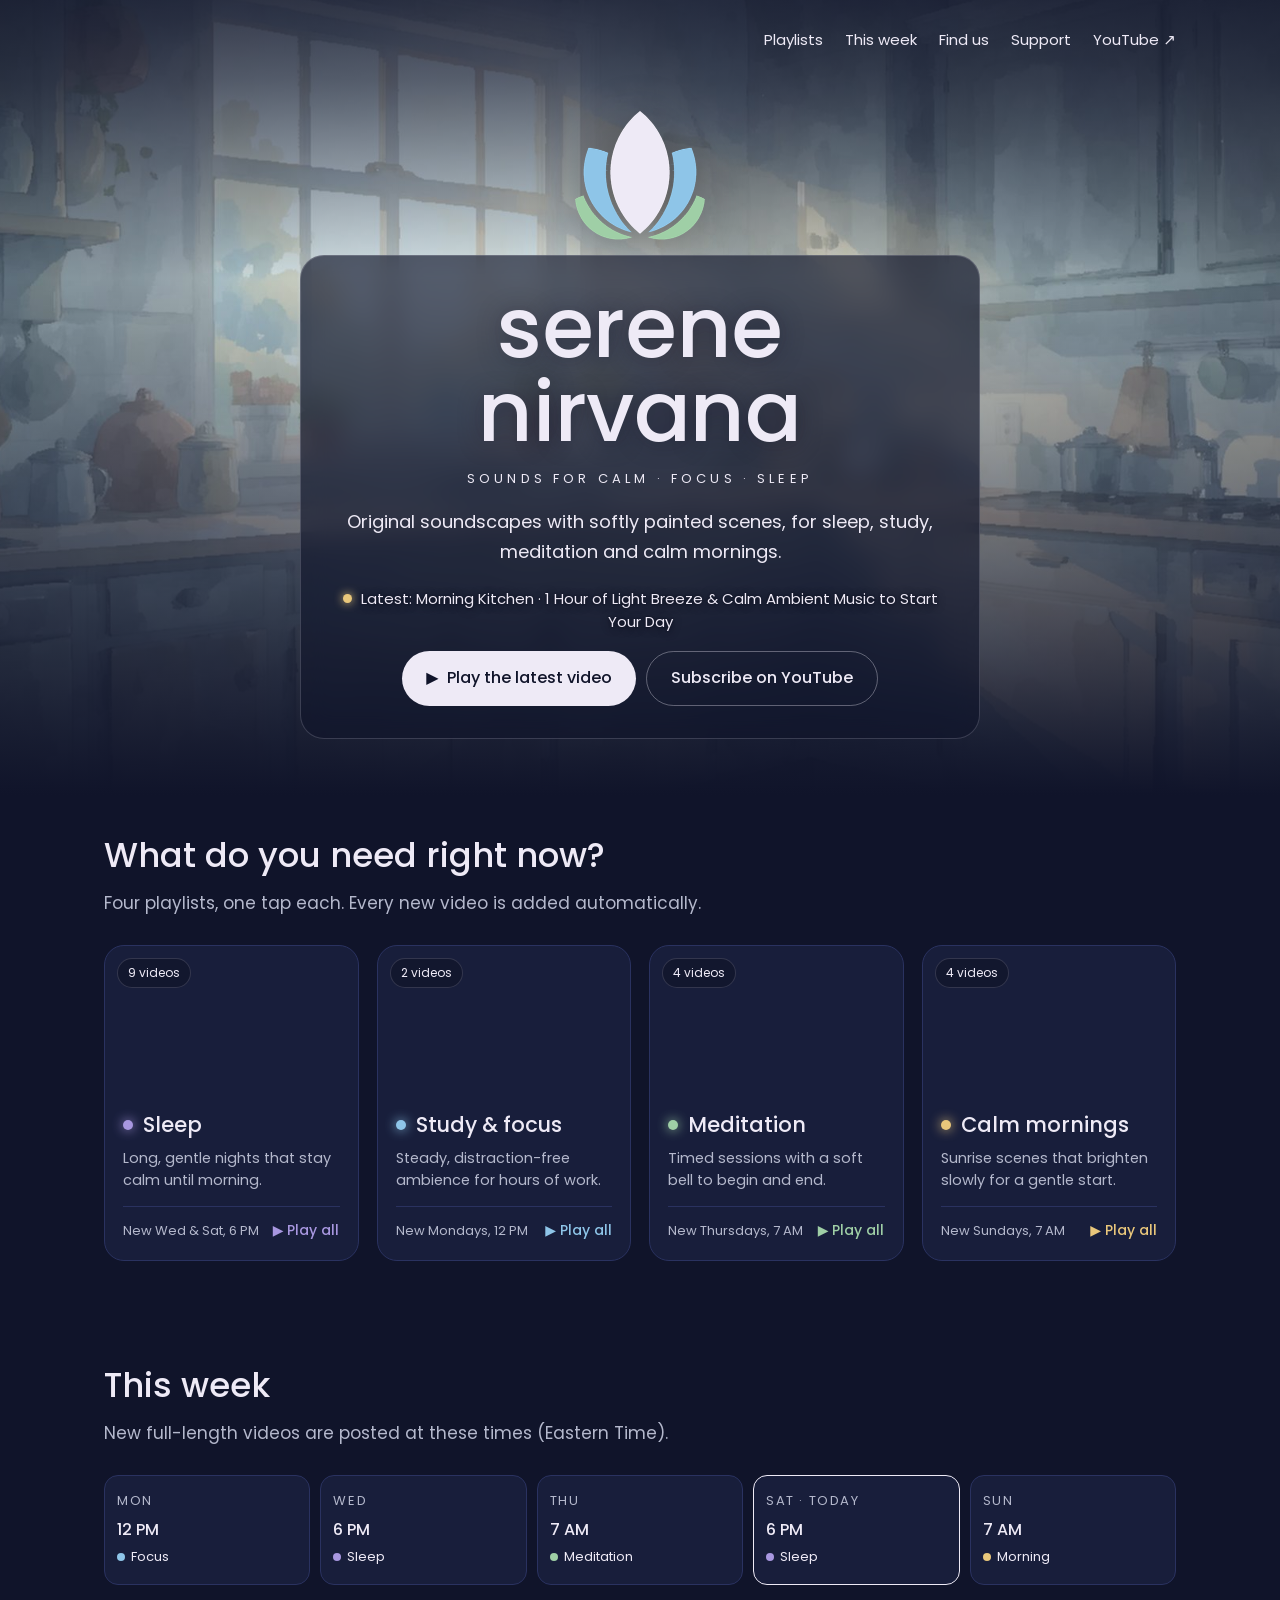
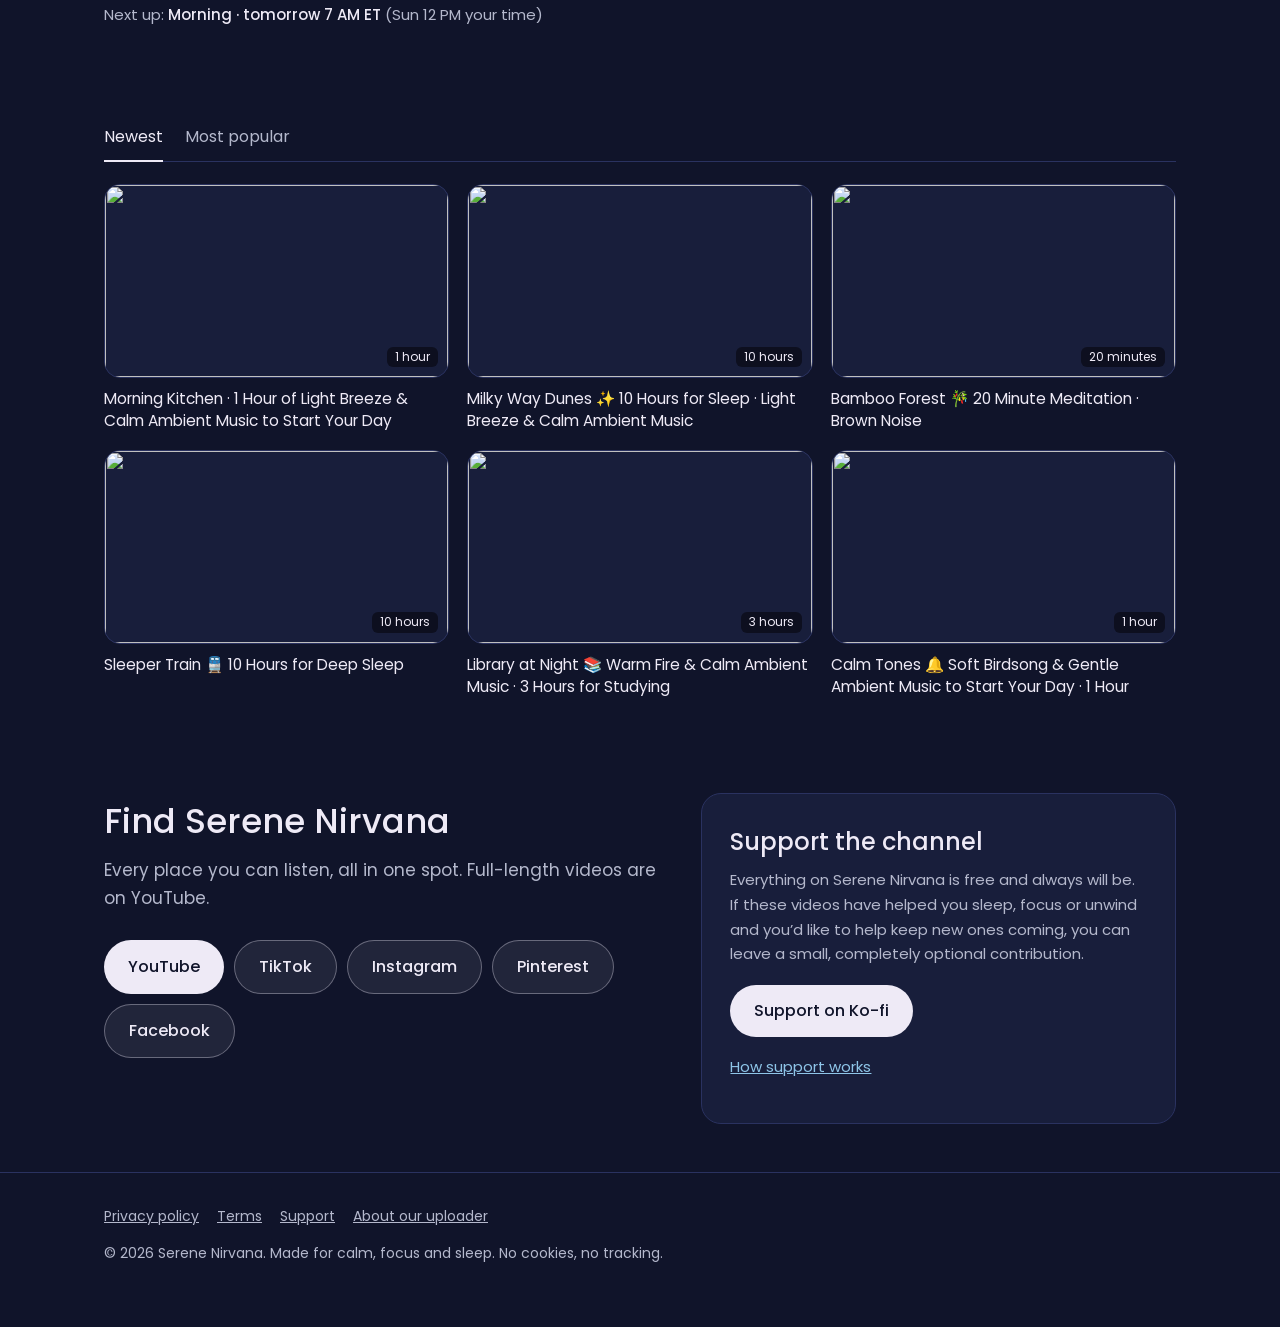
==== commit cd9bd105: "Website update 2026-11-25" ====
--- a/index.html
+++ b/index.html
@@ -2,7 +2,7 @@
 <html lang="en"><head>
 <meta charset="utf-8"><meta name="viewport" content="width=device-width, initial-scale=1">
 <title>Serene Nirvana — sounds for calm, focus and sleep</title><meta name="description" content="Serene Nirvana: calm, immersive videos for sleep, study, focus and relaxation.">
-<link rel="icon" href="logo.png"><link rel="stylesheet" href="style.css?v=1f5cd81007">
+<link rel="icon" href="logo.png"><link rel="stylesheet" href="style.css?v=cb0edb75b6">
 
 <meta name="p:domain_verify" content="37c205f9071a3b2992ee789ceb960bda"/>
 </head><body>
@@ -11,11 +11,13 @@
 
 <div class="hero"><div class="scene photo" style="background-image:url(hero.jpg?v=b231c225d6)"></div><div class="wrap">
 <img class="mark" src="logo.png" alt="">
+<div class="glass">
 <h1>serene nirvana</h1>
 <div class="tag">SOUNDS FOR CALM · FOCUS · SLEEP</div>
 <p class="lead">Original soundscapes with softly painted scenes, for sleep, study, meditation and calm mornings.</p>
 <p class="live" id="live-new" data-id="91vX7gEA9Gs" data-cat="morning" data-published="2026-11-22T12:00:00Z"><i></i><span class="lbl">New this week:</span> <span class="ttl">Morning Kitchen · 1 Hour of Light Breeze &amp; Calm Ambient Music to Start Your Day</span></p>
 <div class="btns"><a class="btn" id="play-newest" href="https://youtu.be/91vX7gEA9Gs" rel="noopener">▶&nbsp; Play the latest video</a><a class="btn alt" href="https://www.youtube.com/@serene.nirvana?sub_confirmation=1" rel="noopener">Subscribe on YouTube</a></div>
+</div>
 </div></div>
 <main class="home">
 <section id="playlists"><div class="wrap">
@@ -35,5 +37,5 @@
 <script type="application/json" id="sn-data">{"tz": "America/New_York", "slots": [{"day": "Mon", "hm": "12:00", "label": "Focus"}, {"day": "Wed", "hm": "18:00", "label": "Sleep"}, {"day": "Thu", "hm": "07:00", "label": "Meditation"}, {"day": "Sat", "hm": "18:00", "label": "Sleep"}, {"day": "Sun", "hm": "07:00", "label": "Morning"}], "key": "AIzaSyCAcbJ1hwZq9dE1H4qxqUnrut4aDx1kCog", "uploads": "UUfIoaNSowMXDmpwHbM1xY-A", "playlists": {"sleep": "PLUi9dobeqFEk", "focus": "PLUx90kPpDNcw", "meditation": "PLGDmxmf1t5Xs", "morning": "PLGepq5LlLQD4"}, "min": 3, "minLong": 240, "ttl": 10800, "heroes": [{"t": "10 Hours for Sleeping \u00b7 Quiet Lighthouse \ud83c\udf0a Ocean Waves \u00b7 No Music", "img": "heroes/a6a145b08cd9.jpg"}, {"t": "Waterfall Glen at Night \ud83c\udf19 30 Minute Meditation \u00b7 Soft Ambience", "img": "heroes/ccfbc301789c.jpg"}, {"t": "Crackling Fire & Calm Ambient Music \ud83c\udf42 10 Hours for Sleeping \u00b7 Warm Autumn Night", "img": "heroes/c38b27f61e25.jpg"}, {"t": "Snowy Cabin \u2744 Brown Noise to Fall Asleep \u00b7 10 Hours \u00b7 No Music", "img": "heroes/e8bd8404c2c0.jpg"}, {"t": "Gentle Rain \ud83c\udf27 30 Minute Meditation \u00b7 Rainy Window", "img": "heroes/a3d03778f5ad.jpg"}, {"t": "Underwater Light \ud83d\udc1a Pink Noise \u00b7 10 Hours for Deep Sleep \u00b7 No Music", "img": "heroes/d0f1c3d4bf93.jpg"}, {"t": "Gentle Sunrise \ud83c\udf05 Brown Noise for a Calm Morning \u00b7 1 Hour \u00b7 No Music", "img": "heroes/93133597b2fe.jpg"}, {"t": "Quiet Rocky Coast \u00b7 3 Hours of Soft Sea Waves for Focus \u00b7 No Music", "img": "heroes/742e0d6bb3e5.jpg"}, {"t": "Calm Sounds \u2668 10 Hours for Deep Sleep \u00b7 Quiet Onsen", "img": "heroes/92ed7569a3c8.jpg"}, {"t": "Rainy Tropical Beach \ud83c\udf27 \u00b7 A 10 Minute Meditation with a Bell Timer", "img": "heroes/d7997517da40.jpg"}, {"t": "Snowy Day Refuge \u2744 Crackling Fire \u00b7 3 Hours for Study & Focus \u00b7 No Music", "img": "heroes/8a6bcbafacd0.jpg"}, {"t": "Sunrise River \ud83c\udfde 1 Hour \u00b7 Gentle Stream for Your Morning Routine \u00b7 No Music", "img": "heroes/bb31ee2934cc.jpg"}], "upcoming": [{"t": "Starlit Houseboat \u00b7 10 Hours of Calm Sounds for a Restful Night's Sleep", "cat": "sleep"}, {"t": "Calm Ambient Music \u2708 10 Hours for Deep Sleep \u00b7 Airplane Cabin", "cat": "sleep"}, {"t": "1 Hour of Babbling Brook & Distant Birdsong to Start Your Day \ud83c\udf24 Morning River \u00b7 No Music", "cat": "morning"}, {"t": "Desert Stars \u2728 10 Hours for Sleeping \u00b7 Light Breeze & Calm Ambient Music", "cat": "sleep"}, {"t": "10 Minute Meditation \u00b7 Calm Tones \ud83d\udd14 \u00b7 Soft Ambience & Bell Timer", "cat": "meditation"}, {"t": "10 Hours for Sleeping \u00b7 Quiet Lighthouse \ud83c\udf0a Ocean Waves \u00b7 No Music", "cat": "sleep"}, {"t": "Waterfall Glen at Night \ud83c\udf19 30 Minute Meditation \u00b7 Soft Ambience", "cat": "meditation"}, {"t": "Crackling Fire & Calm Ambient Music \ud83c\udf42 10 Hours for Sleeping \u00b7 Warm Autumn Night", "cat": "sleep"}, {"t": "Snowy Cabin \u2744 Brown Noise to Fall Asleep \u00b7 10 Hours \u00b7 No Music", "cat": "sleep"}, {"t": "Gentle Rain \ud83c\udf27 30 Minute Meditation \u00b7 Rainy Window", "cat": "meditation"}, {"t": "Underwater Light \ud83d\udc1a Pink Noise \u00b7 10 Hours for Deep Sleep \u00b7 No Music", "cat": "sleep"}, {"t": "Gentle Sunrise \ud83c\udf05 Brown Noise for a Calm Morning \u00b7 1 Hour \u00b7 No Music", "cat": "morning"}, {"t": "Quiet Rocky Coast \u00b7 3 Hours of Soft Sea Waves for Focus \u00b7 No Music", "cat": "focus"}, {"t": "Calm Sounds \u2668 10 Hours for Deep Sleep \u00b7 Quiet Onsen", "cat": "sleep"}, {"t": "Rainy Tropical Beach \ud83c\udf27 \u00b7 A 10 Minute Meditation with a Bell Timer", "cat": "meditation"}, {"t": "Snowy Day Refuge \u2744 Crackling Fire \u00b7 3 Hours for Study & Focus \u00b7 No Music", "cat": "focus"}, {"t": "Sunrise River \ud83c\udfde 1 Hour \u00b7 Gentle Stream for Your Morning Routine \u00b7 No Music", "cat": "morning"}], "settle": 900}</script>
 <footer><div class="wrap"><a href="privacy.html">Privacy policy</a><a href="terms.html">Terms</a><a href="support.html">Support</a><a href="api-overview.html">About our uploader</a>
 <p>© 2026 Serene Nirvana. Made for calm, focus and sleep. No cookies, no tracking.</p></div></footer>
-<script src="site.js?v=1f5cd81007" defer></script>
+<script src="site.js?v=cb0edb75b6" defer></script>
 </body></html>
--- a/style.css
+++ b/style.css
@@ -31,7 +31,7 @@
 @keyframes drift{from{transform:scale(1) translate(0,0)}to{transform:scale(1.1) translate(-2.5%,-1.5%)}}
 @keyframes twinkle{from{opacity:.15}to{opacity:1}}
 @keyframes float{from{background-position:0 0}to{background-position:-380px 60px}}
-.hero::after{content:"";position:absolute;inset:0;background:linear-gradient(180deg,rgba(16,20,42,.55) 0%,rgba(16,20,42,.05) 35%,rgba(16,20,42,.55) 70%,var(--night) 100%)}
+.hero::after{content:"";position:absolute;inset:0;background:linear-gradient(180deg,rgba(16,20,42,.78) 0%,rgba(16,20,42,.62) 10%,rgba(16,20,42,.05) 35%,rgba(16,20,42,.55) 70%,var(--night) 100%)}
 .hero{align-items:center;justify-content:center;text-align:center}
 .hero .wrap{position:relative;z-index:2;padding-bottom:56px;padding-top:110px;width:100%}
 .hero .mark{width:clamp(92px,11vw,132px);height:auto;display:block;margin:0 auto 14px;filter:drop-shadow(0 6px 24px rgba(0,0,0,.35))}
@@ -40,6 +40,12 @@
 .tag{letter-spacing:.32em;font-size:13px;text-transform:uppercase;color:var(--sub)}
 .lead{max-width:600px;margin:18px auto 22px;color:#D9D7E6;font-size:18px}
 .hero .live{margin:0 auto 18px}.hero .btns{display:flex;flex-wrap:wrap;justify-content:center;gap:10px}.hero .btn{margin:0}
+/* (build 2026.11.26) the header's words on a frosted panel: readable on any picture - the 65% alone (without the blur,
+   in a browser without it) keeps every line at WCAG AA over pure white; the menu's backdrop is the top of .hero::after */
+.hero .glass{display:inline-block;max-width:min(680px,100%);background:rgba(16,20,42,.65);border:1px solid rgba(238,234,246,.18);
+border-radius:24px;padding:30px 38px 32px;-webkit-backdrop-filter:blur(12px) saturate(1.1);backdrop-filter:blur(12px) saturate(1.1)}
+.hero .glass .tag,.hero .glass .lead,.hero .glass .live{color:var(--moon)}.hero .glass .btn.alt{background:transparent}
+header.over nav a{opacity:1}
 .live{--c:var(--moon);display:block;font-size:15px;line-height:1.5;color:#C9CCDD;margin:0 0 18px;max-width:600px;background:none;
 border:0;padding:0;text-shadow:0 1px 8px rgba(8,10,24,.9),0 0 2px rgba(8,10,24,.7);cursor:default}
 .live i{display:inline-block;width:9px;height:9px;border-radius:50%;background:var(--c);margin-right:9px;vertical-align:1px;
@@ -107,4 +113,5 @@
 .mood{flex-direction:row}.mood .pic{width:38%;aspect-ratio:auto;min-height:150px}.mood .pic::after{display:none}
 .mood .body{padding:14px 16px}.mood b{font-size:19px}.mood p{font-size:13.5px;margin:4px 0 10px}
 .mood .when{flex-direction:column;align-items:flex-start;gap:4px}.vgrid{grid-template-columns:1fr}.lead{font-size:16px}
-section{padding:32px 0}.home > section:first-child{padding-top:24px}.tag{letter-spacing:.2em;font-size:11.5px}.live{font-size:14px}.hero .scene.sky{--moon:80% 15%}}
+section{padding:32px 0}.home > section:first-child{padding-top:24px}.tag{letter-spacing:.2em;font-size:11.5px}.live{font-size:14px}.hero .scene.sky{--moon:80% 15%}
+.hero .glass{padding:20px 18px 22px;border-radius:18px}}
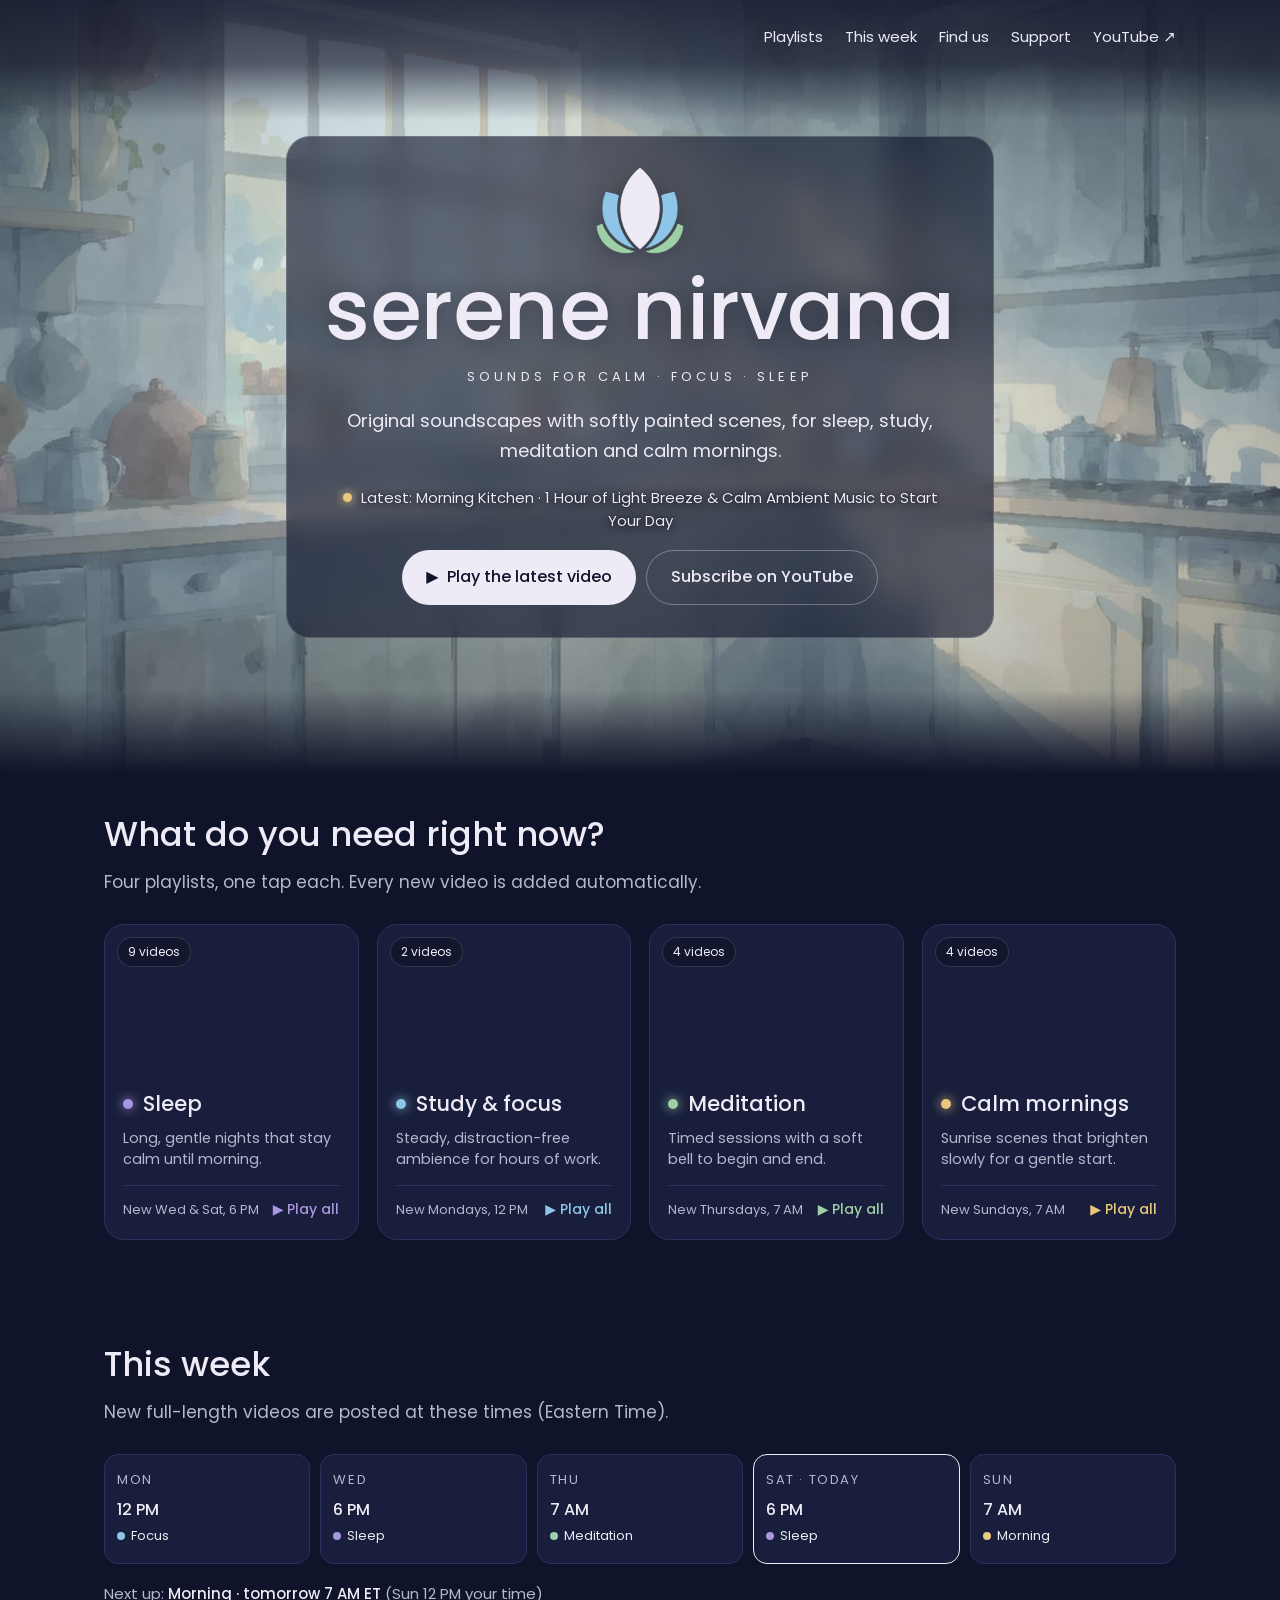
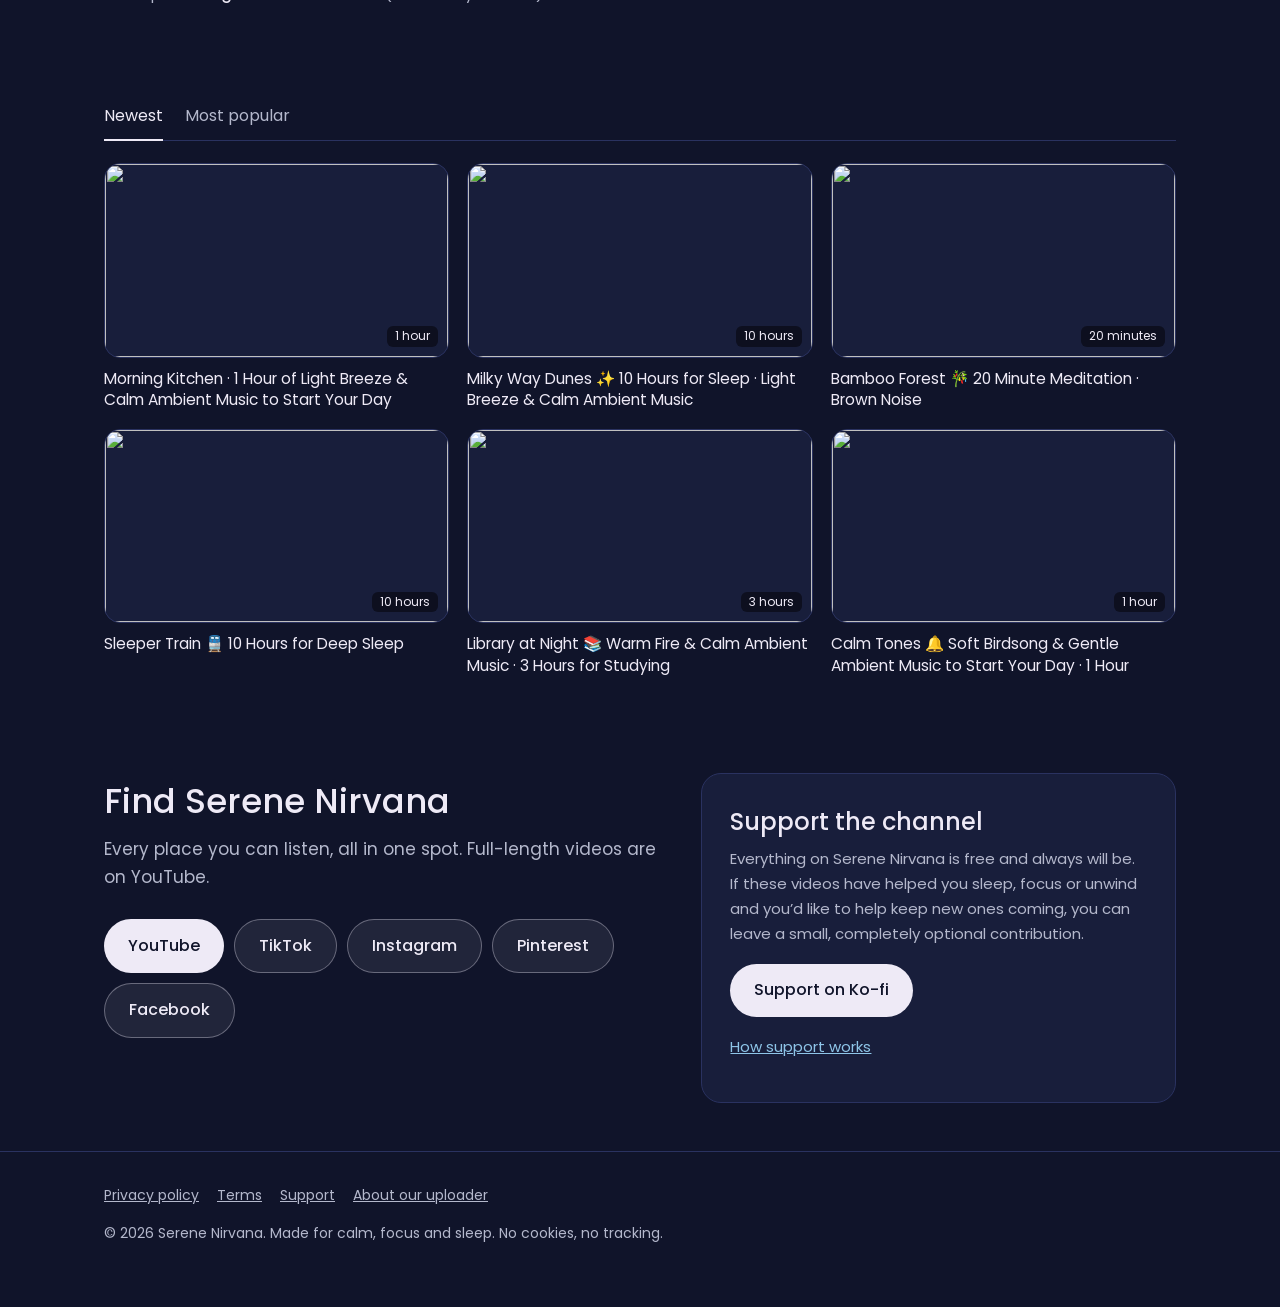
==== commit 5a37cd2e: "Website update 2026-11-25" ====
--- a/index.html
+++ b/index.html
@@ -2,7 +2,7 @@
 <html lang="en"><head>
 <meta charset="utf-8"><meta name="viewport" content="width=device-width, initial-scale=1">
 <title>Serene Nirvana — sounds for calm, focus and sleep</title><meta name="description" content="Serene Nirvana: calm, immersive videos for sleep, study, focus and relaxation.">
-<link rel="icon" href="logo.png"><link rel="stylesheet" href="style.css?v=cb0edb75b6">
+<link rel="icon" href="logo.png"><link rel="stylesheet" href="style.css?v=4e813d70eb">
 
 <meta name="p:domain_verify" content="37c205f9071a3b2992ee789ceb960bda"/>
 </head><body>
@@ -10,8 +10,8 @@
 <nav><a href="#playlists">Playlists</a><a href="#week">This week</a><a href="index.html#find-us">Find us</a><a href="support.html">Support</a><a class="yt" href="https://www.youtube.com/@serene.nirvana" rel="noopener">YouTube ↗</a></nav></div></header>
 
 <div class="hero"><div class="scene photo" style="background-image:url(hero.jpg?v=b231c225d6)"></div><div class="wrap">
+<div class="glass" style="--ga:0.62">
 <img class="mark" src="logo.png" alt="">
-<div class="glass">
 <h1>serene nirvana</h1>
 <div class="tag">SOUNDS FOR CALM · FOCUS · SLEEP</div>
 <p class="lead">Original soundscapes with softly painted scenes, for sleep, study, meditation and calm mornings.</p>
@@ -34,8 +34,8 @@
 <div class="support-links"><a class="btn" href="https://ko-fi.com/serenenirvana" rel="noopener">Support on Ko-fi</a></div>
 <p class="muted" style="margin-top:8px"><a href="support.html">How support works</a></p></div></div></section>
 </main>
-<script type="application/json" id="sn-data">{"tz": "America/New_York", "slots": [{"day": "Mon", "hm": "12:00", "label": "Focus"}, {"day": "Wed", "hm": "18:00", "label": "Sleep"}, {"day": "Thu", "hm": "07:00", "label": "Meditation"}, {"day": "Sat", "hm": "18:00", "label": "Sleep"}, {"day": "Sun", "hm": "07:00", "label": "Morning"}], "key": "AIzaSyCAcbJ1hwZq9dE1H4qxqUnrut4aDx1kCog", "uploads": "UUfIoaNSowMXDmpwHbM1xY-A", "playlists": {"sleep": "PLUi9dobeqFEk", "focus": "PLUx90kPpDNcw", "meditation": "PLGDmxmf1t5Xs", "morning": "PLGepq5LlLQD4"}, "min": 3, "minLong": 240, "ttl": 10800, "heroes": [{"t": "10 Hours for Sleeping \u00b7 Quiet Lighthouse \ud83c\udf0a Ocean Waves \u00b7 No Music", "img": "heroes/a6a145b08cd9.jpg"}, {"t": "Waterfall Glen at Night \ud83c\udf19 30 Minute Meditation \u00b7 Soft Ambience", "img": "heroes/ccfbc301789c.jpg"}, {"t": "Crackling Fire & Calm Ambient Music \ud83c\udf42 10 Hours for Sleeping \u00b7 Warm Autumn Night", "img": "heroes/c38b27f61e25.jpg"}, {"t": "Snowy Cabin \u2744 Brown Noise to Fall Asleep \u00b7 10 Hours \u00b7 No Music", "img": "heroes/e8bd8404c2c0.jpg"}, {"t": "Gentle Rain \ud83c\udf27 30 Minute Meditation \u00b7 Rainy Window", "img": "heroes/a3d03778f5ad.jpg"}, {"t": "Underwater Light \ud83d\udc1a Pink Noise \u00b7 10 Hours for Deep Sleep \u00b7 No Music", "img": "heroes/d0f1c3d4bf93.jpg"}, {"t": "Gentle Sunrise \ud83c\udf05 Brown Noise for a Calm Morning \u00b7 1 Hour \u00b7 No Music", "img": "heroes/93133597b2fe.jpg"}, {"t": "Quiet Rocky Coast \u00b7 3 Hours of Soft Sea Waves for Focus \u00b7 No Music", "img": "heroes/742e0d6bb3e5.jpg"}, {"t": "Calm Sounds \u2668 10 Hours for Deep Sleep \u00b7 Quiet Onsen", "img": "heroes/92ed7569a3c8.jpg"}, {"t": "Rainy Tropical Beach \ud83c\udf27 \u00b7 A 10 Minute Meditation with a Bell Timer", "img": "heroes/d7997517da40.jpg"}, {"t": "Snowy Day Refuge \u2744 Crackling Fire \u00b7 3 Hours for Study & Focus \u00b7 No Music", "img": "heroes/8a6bcbafacd0.jpg"}, {"t": "Sunrise River \ud83c\udfde 1 Hour \u00b7 Gentle Stream for Your Morning Routine \u00b7 No Music", "img": "heroes/bb31ee2934cc.jpg"}], "upcoming": [{"t": "Starlit Houseboat \u00b7 10 Hours of Calm Sounds for a Restful Night's Sleep", "cat": "sleep"}, {"t": "Calm Ambient Music \u2708 10 Hours for Deep Sleep \u00b7 Airplane Cabin", "cat": "sleep"}, {"t": "1 Hour of Babbling Brook & Distant Birdsong to Start Your Day \ud83c\udf24 Morning River \u00b7 No Music", "cat": "morning"}, {"t": "Desert Stars \u2728 10 Hours for Sleeping \u00b7 Light Breeze & Calm Ambient Music", "cat": "sleep"}, {"t": "10 Minute Meditation \u00b7 Calm Tones \ud83d\udd14 \u00b7 Soft Ambience & Bell Timer", "cat": "meditation"}, {"t": "10 Hours for Sleeping \u00b7 Quiet Lighthouse \ud83c\udf0a Ocean Waves \u00b7 No Music", "cat": "sleep"}, {"t": "Waterfall Glen at Night \ud83c\udf19 30 Minute Meditation \u00b7 Soft Ambience", "cat": "meditation"}, {"t": "Crackling Fire & Calm Ambient Music \ud83c\udf42 10 Hours for Sleeping \u00b7 Warm Autumn Night", "cat": "sleep"}, {"t": "Snowy Cabin \u2744 Brown Noise to Fall Asleep \u00b7 10 Hours \u00b7 No Music", "cat": "sleep"}, {"t": "Gentle Rain \ud83c\udf27 30 Minute Meditation \u00b7 Rainy Window", "cat": "meditation"}, {"t": "Underwater Light \ud83d\udc1a Pink Noise \u00b7 10 Hours for Deep Sleep \u00b7 No Music", "cat": "sleep"}, {"t": "Gentle Sunrise \ud83c\udf05 Brown Noise for a Calm Morning \u00b7 1 Hour \u00b7 No Music", "cat": "morning"}, {"t": "Quiet Rocky Coast \u00b7 3 Hours of Soft Sea Waves for Focus \u00b7 No Music", "cat": "focus"}, {"t": "Calm Sounds \u2668 10 Hours for Deep Sleep \u00b7 Quiet Onsen", "cat": "sleep"}, {"t": "Rainy Tropical Beach \ud83c\udf27 \u00b7 A 10 Minute Meditation with a Bell Timer", "cat": "meditation"}, {"t": "Snowy Day Refuge \u2744 Crackling Fire \u00b7 3 Hours for Study & Focus \u00b7 No Music", "cat": "focus"}, {"t": "Sunrise River \ud83c\udfde 1 Hour \u00b7 Gentle Stream for Your Morning Routine \u00b7 No Music", "cat": "morning"}], "settle": 900}</script>
+<script type="application/json" id="sn-data">{"tz": "America/New_York", "slots": [{"day": "Mon", "hm": "12:00", "label": "Focus"}, {"day": "Wed", "hm": "18:00", "label": "Sleep"}, {"day": "Thu", "hm": "07:00", "label": "Meditation"}, {"day": "Sat", "hm": "18:00", "label": "Sleep"}, {"day": "Sun", "hm": "07:00", "label": "Morning"}], "key": "AIzaSyCAcbJ1hwZq9dE1H4qxqUnrut4aDx1kCog", "uploads": "UUfIoaNSowMXDmpwHbM1xY-A", "playlists": {"sleep": "PLUi9dobeqFEk", "focus": "PLUx90kPpDNcw", "meditation": "PLGDmxmf1t5Xs", "morning": "PLGepq5LlLQD4"}, "min": 3, "minLong": 240, "ttl": 10800, "heroes": [{"t": "10 Hours for Sleeping \u00b7 Quiet Lighthouse \ud83c\udf0a Ocean Waves \u00b7 No Music", "img": "heroes/a6a145b08cd9.jpg", "a": 0.61}, {"t": "Waterfall Glen at Night \ud83c\udf19 30 Minute Meditation \u00b7 Soft Ambience", "img": "heroes/ccfbc301789c.jpg", "a": 0.65}, {"t": "Crackling Fire & Calm Ambient Music \ud83c\udf42 10 Hours for Sleeping \u00b7 Warm Autumn Night", "img": "heroes/c38b27f61e25.jpg", "a": 0.62}, {"t": "Snowy Cabin \u2744 Brown Noise to Fall Asleep \u00b7 10 Hours \u00b7 No Music", "img": "heroes/e8bd8404c2c0.jpg", "a": 0.57}, {"t": "Gentle Rain \ud83c\udf27 30 Minute Meditation \u00b7 Rainy Window", "img": "heroes/a3d03778f5ad.jpg", "a": 0.59}, {"t": "Underwater Light \ud83d\udc1a Pink Noise \u00b7 10 Hours for Deep Sleep \u00b7 No Music", "img": "heroes/d0f1c3d4bf93.jpg", "a": 0.49}, {"t": "Gentle Sunrise \ud83c\udf05 Brown Noise for a Calm Morning \u00b7 1 Hour \u00b7 No Music", "img": "heroes/93133597b2fe.jpg", "a": 0.65}, {"t": "Quiet Rocky Coast \u00b7 3 Hours of Soft Sea Waves for Focus \u00b7 No Music", "img": "heroes/742e0d6bb3e5.jpg", "a": 0.6}, {"t": "Calm Sounds \u2668 10 Hours for Deep Sleep \u00b7 Quiet Onsen", "img": "heroes/92ed7569a3c8.jpg", "a": 0.56}, {"t": "Rainy Tropical Beach \ud83c\udf27 \u00b7 A 10 Minute Meditation with a Bell Timer", "img": "heroes/d7997517da40.jpg", "a": 0.54}, {"t": "Snowy Day Refuge \u2744 Crackling Fire \u00b7 3 Hours for Study & Focus \u00b7 No Music", "img": "heroes/8a6bcbafacd0.jpg", "a": 0.63}, {"t": "Sunrise River \ud83c\udfde 1 Hour \u00b7 Gentle Stream for Your Morning Routine \u00b7 No Music", "img": "heroes/bb31ee2934cc.jpg", "a": 0.65}], "upcoming": [{"t": "Starlit Houseboat \u00b7 10 Hours of Calm Sounds for a Restful Night's Sleep", "cat": "sleep"}, {"t": "Calm Ambient Music \u2708 10 Hours for Deep Sleep \u00b7 Airplane Cabin", "cat": "sleep"}, {"t": "1 Hour of Babbling Brook & Distant Birdsong to Start Your Day \ud83c\udf24 Morning River \u00b7 No Music", "cat": "morning"}, {"t": "Desert Stars \u2728 10 Hours for Sleeping \u00b7 Light Breeze & Calm Ambient Music", "cat": "sleep"}, {"t": "10 Minute Meditation \u00b7 Calm Tones \ud83d\udd14 \u00b7 Soft Ambience & Bell Timer", "cat": "meditation"}, {"t": "10 Hours for Sleeping \u00b7 Quiet Lighthouse \ud83c\udf0a Ocean Waves \u00b7 No Music", "cat": "sleep"}, {"t": "Waterfall Glen at Night \ud83c\udf19 30 Minute Meditation \u00b7 Soft Ambience", "cat": "meditation"}, {"t": "Crackling Fire & Calm Ambient Music \ud83c\udf42 10 Hours for Sleeping \u00b7 Warm Autumn Night", "cat": "sleep"}, {"t": "Snowy Cabin \u2744 Brown Noise to Fall Asleep \u00b7 10 Hours \u00b7 No Music", "cat": "sleep"}, {"t": "Gentle Rain \ud83c\udf27 30 Minute Meditation \u00b7 Rainy Window", "cat": "meditation"}, {"t": "Underwater Light \ud83d\udc1a Pink Noise \u00b7 10 Hours for Deep Sleep \u00b7 No Music", "cat": "sleep"}, {"t": "Gentle Sunrise \ud83c\udf05 Brown Noise for a Calm Morning \u00b7 1 Hour \u00b7 No Music", "cat": "morning"}, {"t": "Quiet Rocky Coast \u00b7 3 Hours of Soft Sea Waves for Focus \u00b7 No Music", "cat": "focus"}, {"t": "Calm Sounds \u2668 10 Hours for Deep Sleep \u00b7 Quiet Onsen", "cat": "sleep"}, {"t": "Rainy Tropical Beach \ud83c\udf27 \u00b7 A 10 Minute Meditation with a Bell Timer", "cat": "meditation"}, {"t": "Snowy Day Refuge \u2744 Crackling Fire \u00b7 3 Hours for Study & Focus \u00b7 No Music", "cat": "focus"}, {"t": "Sunrise River \ud83c\udfde 1 Hour \u00b7 Gentle Stream for Your Morning Routine \u00b7 No Music", "cat": "morning"}], "settle": 900}</script>
 <footer><div class="wrap"><a href="privacy.html">Privacy policy</a><a href="terms.html">Terms</a><a href="support.html">Support</a><a href="api-overview.html">About our uploader</a>
 <p>© 2026 Serene Nirvana. Made for calm, focus and sleep. No cookies, no tracking.</p></div></footer>
-<script src="site.js?v=cb0edb75b6" defer></script>
+<script src="site.js?v=4e813d70eb" defer></script>
 </body></html>
--- a/style.css
+++ b/style.css
@@ -31,21 +31,27 @@
 @keyframes drift{from{transform:scale(1) translate(0,0)}to{transform:scale(1.1) translate(-2.5%,-1.5%)}}
 @keyframes twinkle{from{opacity:.15}to{opacity:1}}
 @keyframes float{from{background-position:0 0}to{background-position:-380px 60px}}
-.hero::after{content:"";position:absolute;inset:0;background:linear-gradient(180deg,rgba(16,20,42,.78) 0%,rgba(16,20,42,.62) 10%,rgba(16,20,42,.05) 35%,rgba(16,20,42,.55) 70%,var(--night) 100%)}
+.hero::after{content:"";position:absolute;inset:0;background:linear-gradient(180deg,rgba(16,20,42,.78) 0,rgba(16,20,42,.62) 64px,rgba(16,20,42,0) 120px,rgba(16,20,42,0) calc(100% - 84px),var(--night) 100%)}
 .hero{align-items:center;justify-content:center;text-align:center}
-.hero .wrap{position:relative;z-index:2;padding-bottom:56px;padding-top:110px;width:100%}
-.hero .mark{width:clamp(92px,11vw,132px);height:auto;display:block;margin:0 auto 14px;filter:drop-shadow(0 6px 24px rgba(0,0,0,.35))}
-.hero h1{font-weight:500;font-size:clamp(46px,7.4vw,84px);line-height:1;margin:0 0 14px;letter-spacing:-.005em;
-text-shadow:0 2px 24px rgba(10,12,30,.45)}
+.hero .wrap{position:relative;z-index:2;padding-bottom:92px;padding-top:92px;width:100%}
+.hero .mark{width:clamp(66px,7vw,88px);height:auto;display:block;margin:0 auto 14px;filter:drop-shadow(0 4px 14px rgba(0,0,0,.3))}
+.hero h1{font-weight:500;font-size:min(clamp(46px,7.4vw,84px),calc((100vw - 62px) / 7.6));line-height:1;margin:0 0 14px;
+letter-spacing:-.005em;white-space:nowrap;text-shadow:0 2px 24px rgba(10,12,30,.45)}
 .tag{letter-spacing:.32em;font-size:13px;text-transform:uppercase;color:var(--sub)}
 .lead{max-width:600px;margin:18px auto 22px;color:#D9D7E6;font-size:18px}
 .hero .live{margin:0 auto 18px}.hero .btns{display:flex;flex-wrap:wrap;justify-content:center;gap:10px}.hero .btn{margin:0}
-/* (build 2026.11.26) the header's words on a frosted panel: readable on any picture - the 65% alone (without the blur,
-   in a browser without it) keeps every line at WCAG AA over pure white; the menu's backdrop is the top of .hero::after */
-.hero .glass{display:inline-block;max-width:min(680px,100%);background:rgba(16,20,42,.65);border:1px solid rgba(238,234,246,.18);
+/* (build 2026.11.26) the header's logo and words on a frosted panel: readable on any picture. Build 2026.11.27: only as
+   dark as its picture needs (--ga, worked out from the picture when the site is built: site.glass_alpha - from 30% on a
+   night picture to 65% over pure white, which keeps every line at WCAG AA even without the blur); the picture is clear
+   behind it (.hero::after darkens only the menu's strip at the top and the fade into the page below it); the title on
+   one line at any width (it was 'serene' above 'nirvana' inside the panel) */
+.hero .glass{display:inline-block;max-width:min(760px,100%);background:rgba(16,20,42,var(--ga,.65));border:1px solid rgba(238,234,246,.18);
 border-radius:24px;padding:30px 38px 32px;-webkit-backdrop-filter:blur(12px) saturate(1.1);backdrop-filter:blur(12px) saturate(1.1)}
 .hero .glass .tag,.hero .glass .lead,.hero .glass .live{color:var(--moon)}.hero .glass .btn.alt{background:transparent}
 header.over nav a{opacity:1}
+header.over .brand.hide{display:none}header.over .wrap{justify-content:flex-end}
+/* (build 2026.11.27: the hidden name no longer takes room - on a small phone the menu dropped to a second line, below
+   the darker strip at the top, and the panel met it) */
 .live{--c:var(--moon);display:block;font-size:15px;line-height:1.5;color:#C9CCDD;margin:0 0 18px;max-width:600px;background:none;
 border:0;padding:0;text-shadow:0 1px 8px rgba(8,10,24,.9),0 0 2px rgba(8,10,24,.7);cursor:default}
 .live i{display:inline-block;width:9px;height:9px;border-radius:50%;background:var(--c);margin-right:9px;vertical-align:1px;
@@ -114,4 +120,4 @@
 .mood .body{padding:14px 16px}.mood b{font-size:19px}.mood p{font-size:13.5px;margin:4px 0 10px}
 .mood .when{flex-direction:column;align-items:flex-start;gap:4px}.vgrid{grid-template-columns:1fr}.lead{font-size:16px}
 section{padding:32px 0}.home > section:first-child{padding-top:24px}.tag{letter-spacing:.2em;font-size:11.5px}.live{font-size:14px}.hero .scene.sky{--moon:80% 15%}
-.hero .glass{padding:20px 18px 22px;border-radius:18px}}
+.hero .wrap{padding-left:14px;padding-right:14px}.hero .glass{padding:20px 15px 22px;border-radius:18px}}
